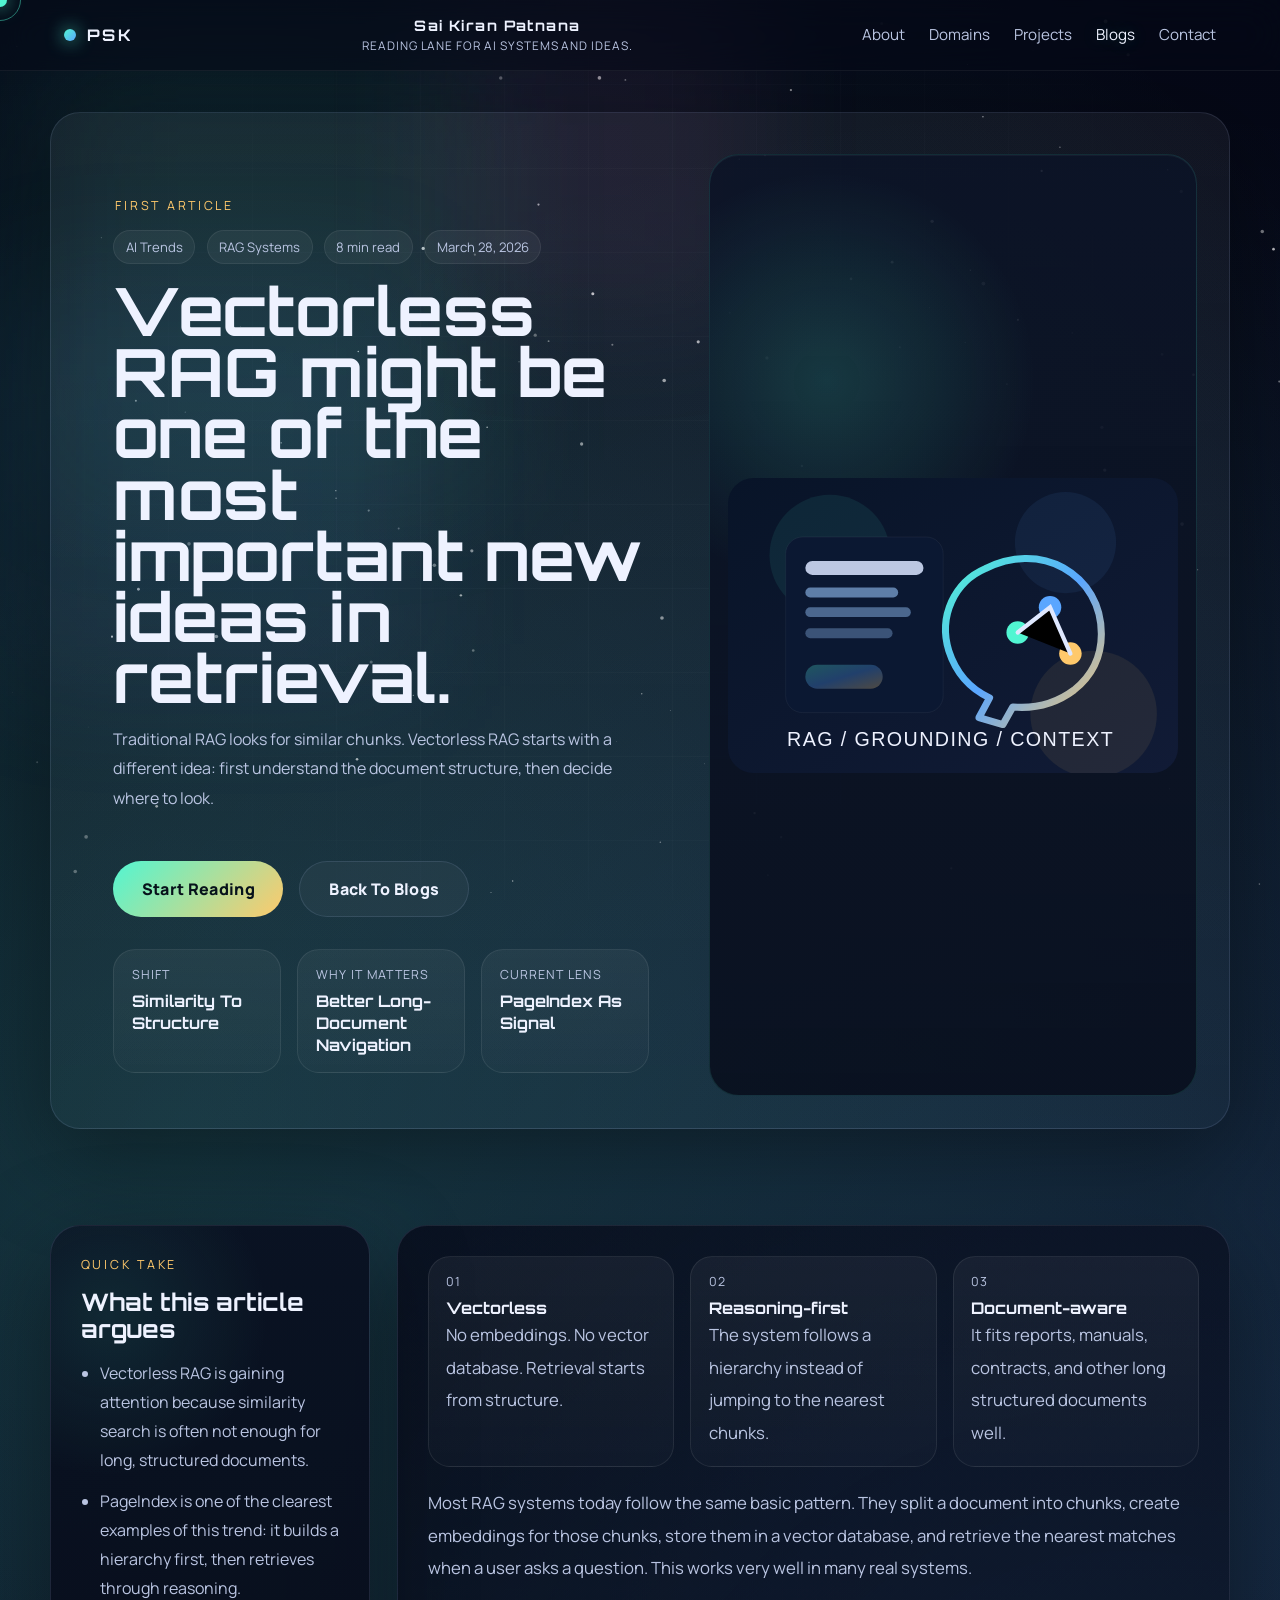
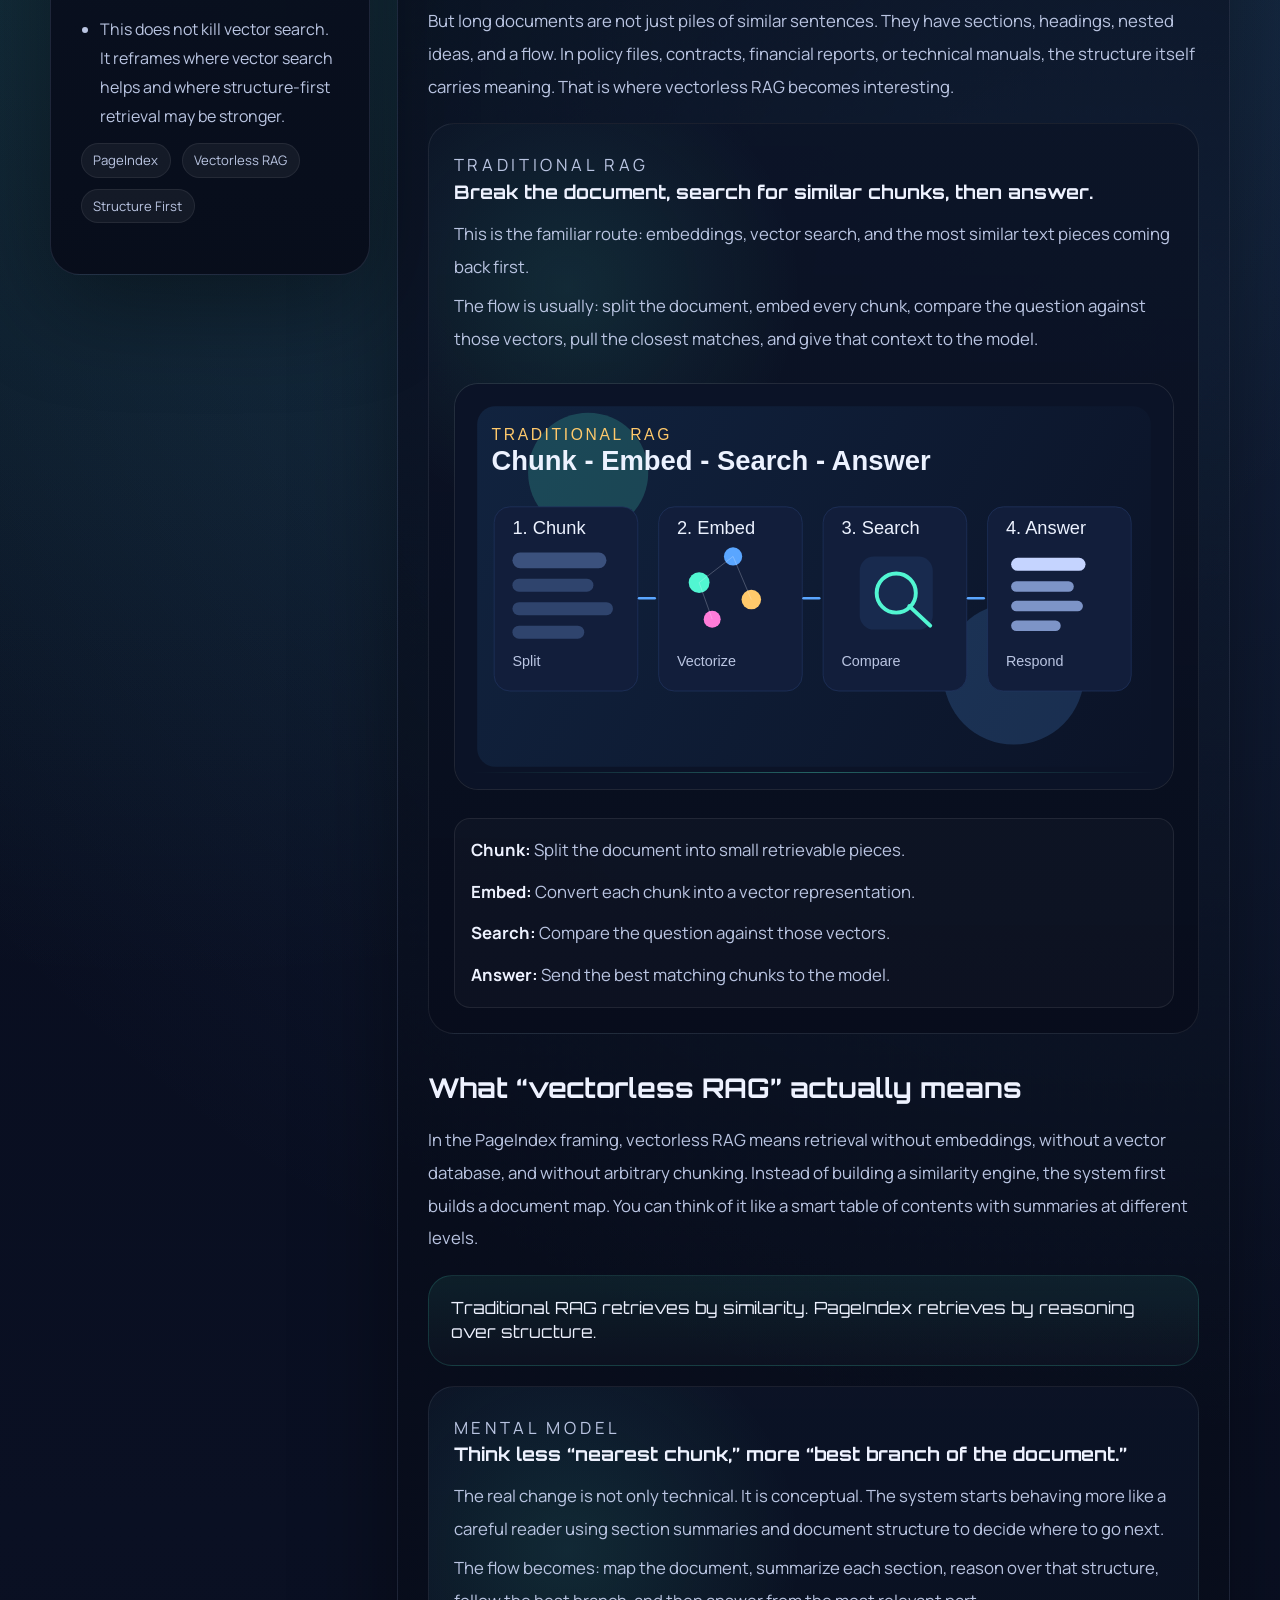
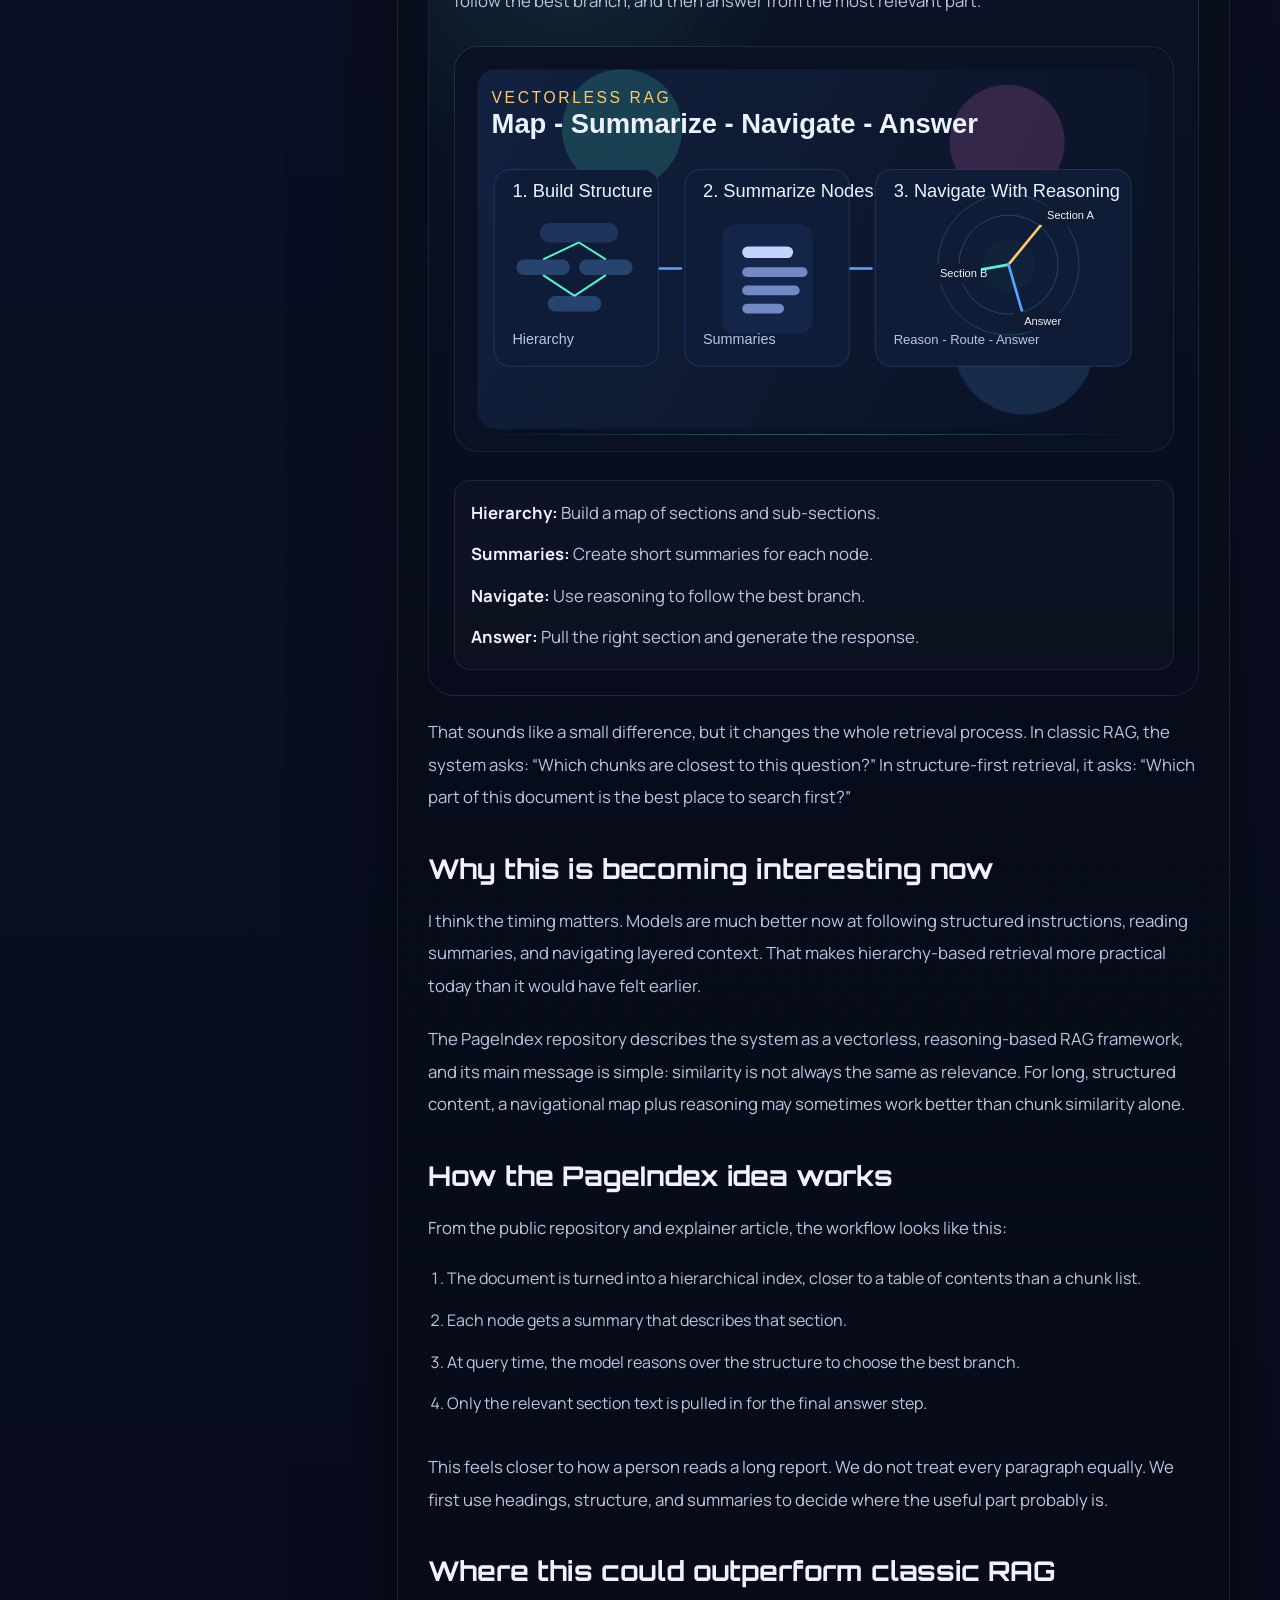
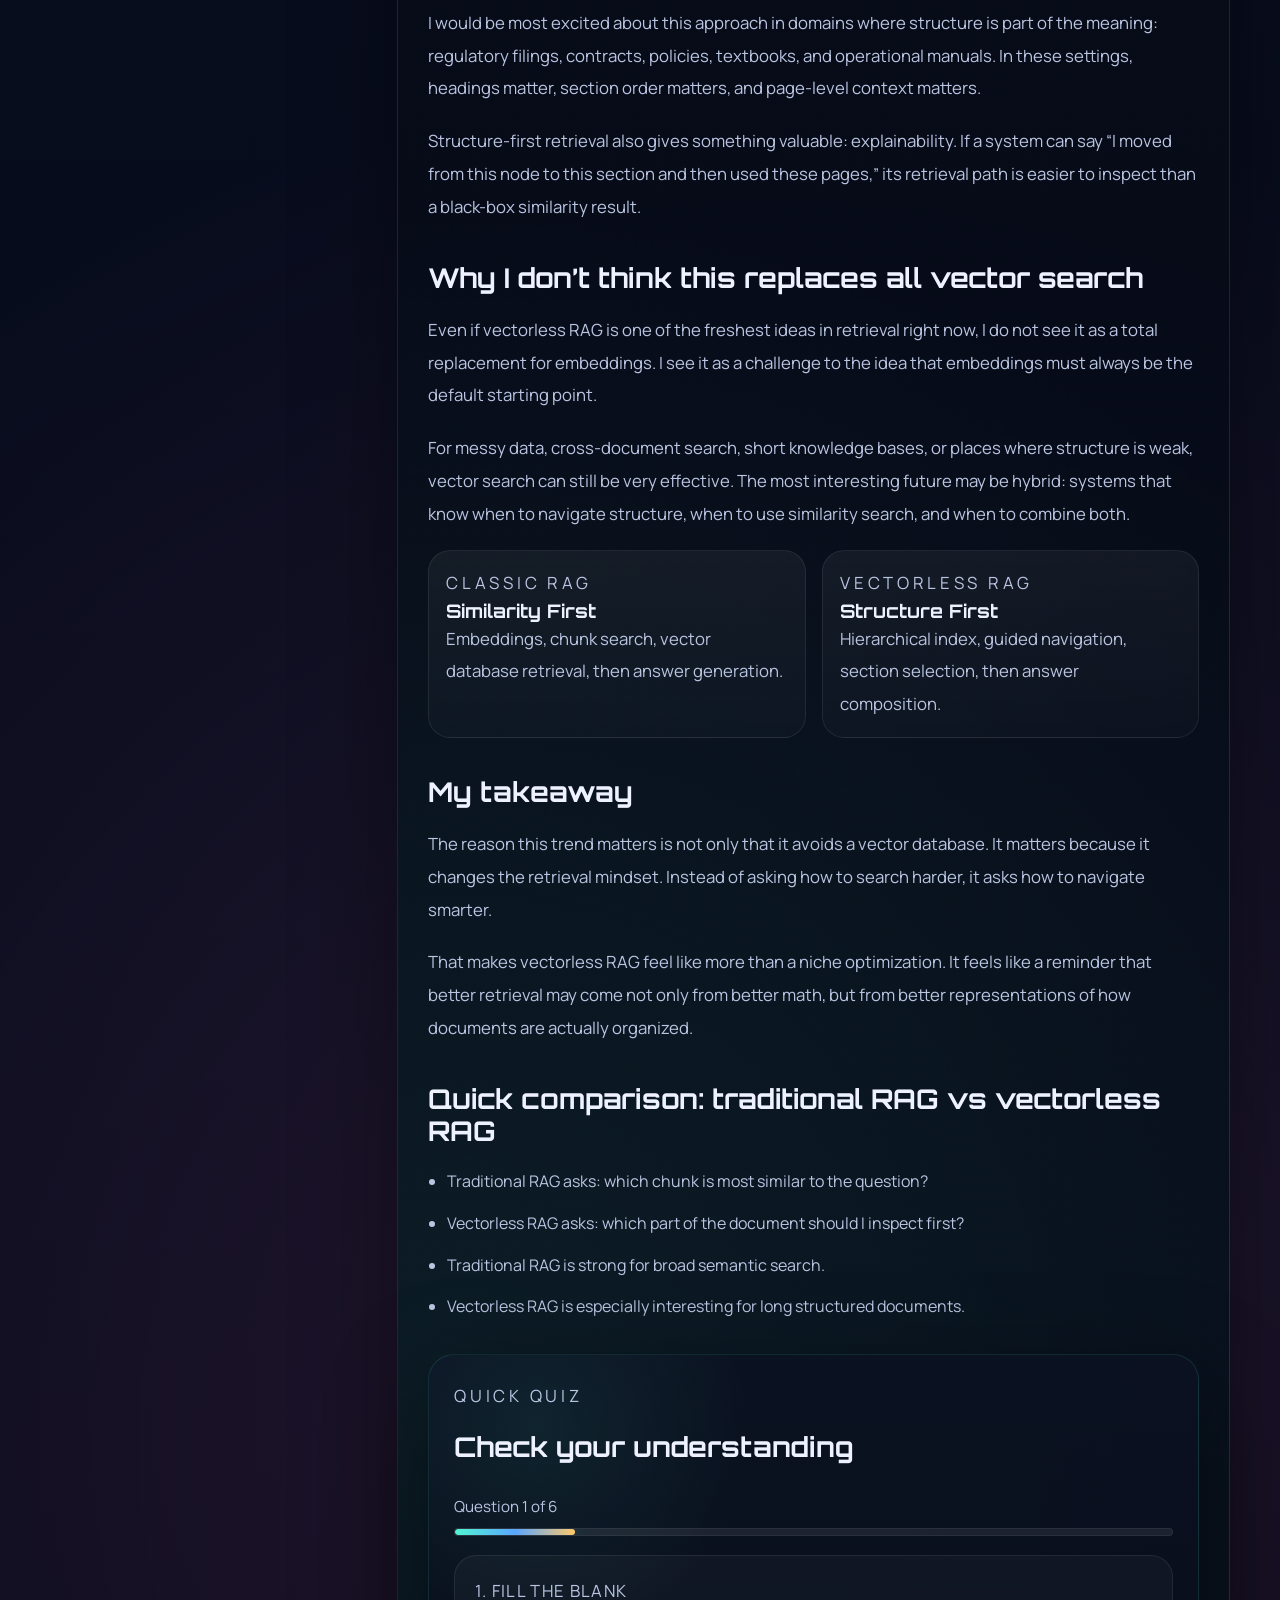
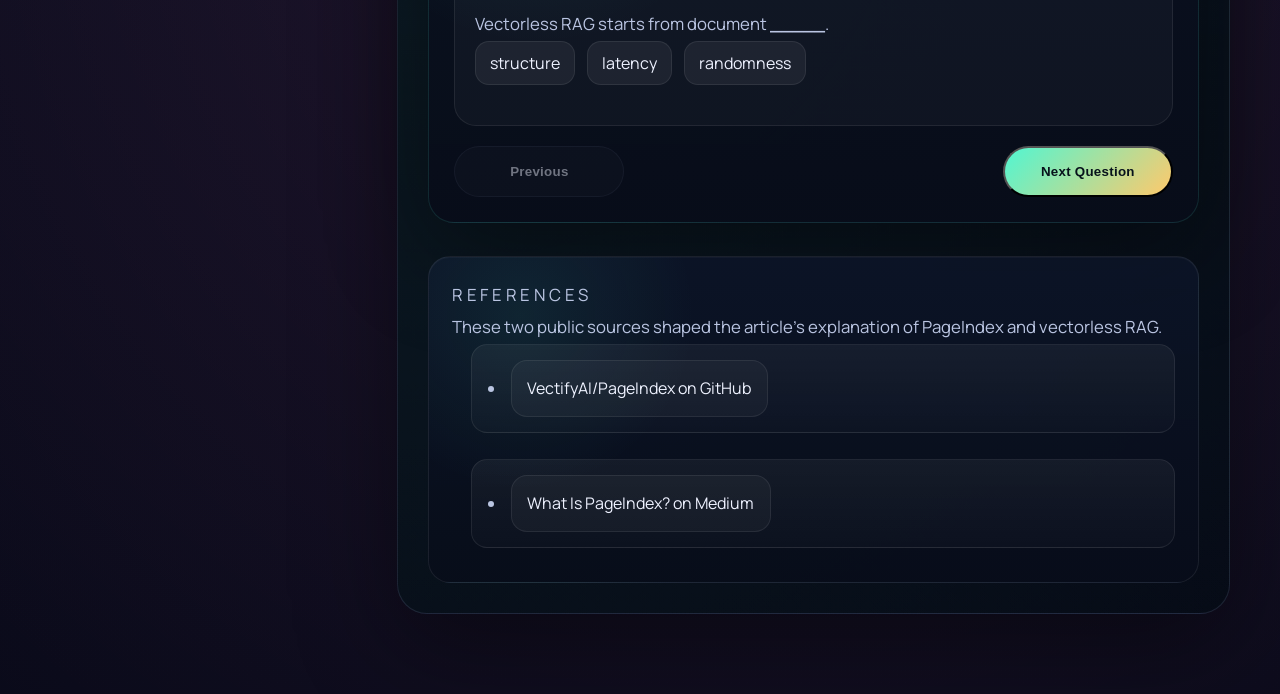
==== portfolio/blog-vectorless-rag.html @ 7a07c9ba "updated portfolio and readme" ====
<!DOCTYPE html>
<html lang="en">
  <head>
    <meta charset="UTF-8" />
    <meta name="viewport" content="width=device-width, initial-scale=1.0" />
    <title>Vectorless RAG And PageIndex | Sai Kiran Patnana</title>
    <meta
      name="description"
      content="A first AI blog by Sai Kiran Patnana on vectorless RAG, PageIndex, and why structure-first retrieval is becoming a serious idea in modern RAG systems."
    />
    <link rel="icon" type="image/svg+xml" href="./favicon.svg?v=24" />
    <link rel="preconnect" href="https://fonts.googleapis.com" />
    <link rel="preconnect" href="https://fonts.gstatic.com" crossorigin />
    <link
      href="https://fonts.googleapis.com/css2?family=Manrope:wght@400;500;700;800&family=Orbitron:wght@600;700;800&display=swap"
      rel="stylesheet"
    />
    <link rel="stylesheet" href="./styles.css?v=24" />
  </head>
  <body class="blog-page article-page">
    <div class="loader" id="loader" aria-hidden="true">
      <div class="loader-core">
        <div class="loader-rings">
          <span></span>
          <span></span>
          <span></span>
        </div>
        <p class="loader-label">Loading Reading Experience</p>
        <div class="loader-bar">
          <span id="loader-progress"></span>
        </div>
      </div>
    </div>

    <div class="noise"></div>
    <div class="orb orb-a"></div>
    <div class="orb orb-b"></div>
    <div class="orb orb-c"></div>
    <canvas id="starfield" aria-hidden="true"></canvas>
    <div class="cursor-dot" aria-hidden="true"></div>
    <div class="cursor-ring" aria-hidden="true"></div>
    <div class="touch-effects" id="touch-effects" aria-hidden="true"></div>
    <div class="reading-progress" aria-hidden="true"><span id="reading-progress-bar"></span></div>

    <header class="site-header">
      <a class="brand" href="./index.html#top">
        <span class="brand-mark"></span>
        <span>PSK</span>
      </a>
      <div class="header-center">
        <strong>Sai Kiran Patnana</strong>
        <span>Reading lane for AI systems and ideas.</span>
      </div>
      <nav class="nav">
        <a href="./index.html#about">About</a>
        <a href="./index.html#domains">Domains</a>
        <a href="./index.html#projects">Projects</a>
        <a class="current" href="./blogs.html">Blogs</a>
        <a href="./index.html#contact">Contact</a>
      </nav>
    </header>

    <main id="top">
      <section class="article-hero panel">
        <div class="article-hero-copy reveal">
          <p class="eyebrow">First Article</p>
          <div class="article-meta-line">
            <span>AI Trends</span>
            <span>RAG Systems</span>
            <span>8 min read</span>
            <span>March 28, 2026</span>
          </div>
          <h1>
            Vectorless RAG might be one of the most important new ideas in retrieval.
          </h1>
          <p class="lead">
            Traditional RAG looks for similar chunks. Vectorless RAG starts with a different idea:
            first understand the document structure, then decide where to look.
          </p>
          <div class="hero-actions">
            <a class="button primary interactive" href="#article-body">Start Reading</a>
            <a class="button secondary interactive" href="./blogs.html">Back To Blogs</a>
          </div>
          <div class="article-signal-strip reveal">
            <article>
              <span>Shift</span>
              <strong>Similarity To Structure</strong>
            </article>
            <article>
              <span>Why It Matters</span>
              <strong>Better Long-Document Navigation</strong>
            </article>
            <article>
              <span>Current Lens</span>
              <strong>PageIndex As Signal</strong>
            </article>
          </div>
        </div>

        <div class="article-hero-visual panel reveal tilt-card">
          <img src="./assets/blogs/featured-rag.svg" alt="Vectorless RAG featured visual" class="featured-visual" />
        </div>
      </section>

      <section class="article-layout section" id="article-body">
        <aside class="article-sidebar panel reveal">
          <p class="eyebrow">Quick Take</p>
          <h2>What this article argues</h2>
          <ul class="article-points">
            <li>Vectorless RAG is gaining attention because similarity search is often not enough for long, structured documents.</li>
            <li>PageIndex is one of the clearest examples of this trend: it builds a hierarchy first, then retrieves through reasoning.</li>
            <li>This does not kill vector search. It reframes where vector search helps and where structure-first retrieval may be stronger.</li>
          </ul>
          <div class="article-tags">
            <span>PageIndex</span>
            <span>Vectorless RAG</span>
            <span>Structure First</span>
          </div>
        </aside>

        <article class="article-body panel reveal">
          <div class="article-prose">
            <div class="article-spotlight-grid">
              <article class="article-spotlight">
                <span>01</span>
                <strong>Vectorless</strong>
                <p>No embeddings. No vector database. Retrieval starts from structure.</p>
              </article>
              <article class="article-spotlight">
                <span>02</span>
                <strong>Reasoning-first</strong>
                <p>The system follows a hierarchy instead of jumping to the nearest chunks.</p>
              </article>
              <article class="article-spotlight">
                <span>03</span>
                <strong>Document-aware</strong>
                <p>It fits reports, manuals, contracts, and other long structured documents well.</p>
              </article>
            </div>

            <p>
              Most RAG systems today follow the same basic pattern. They split a document into chunks,
              create embeddings for those chunks, store them in a vector database, and retrieve the nearest
              matches when a user asks a question. This works very well in many real systems.
            </p>

            <p>
              But long documents are not just piles of similar sentences. They have sections, headings,
              nested ideas, and a flow. In policy files, contracts, financial reports, or technical manuals,
              the structure itself carries meaning. That is where vectorless RAG becomes interesting.
            </p>

            <div class="article-inline-visual article-inline-split">
              <div class="article-inline-copy">
                <p class="eyebrow">Traditional RAG</p>
                <h3>Break the document, search for similar chunks, then answer.</h3>
                <p>
                  This is the familiar route: embeddings, vector search, and the most similar text pieces
                  coming back first.
                </p>
                <p>
                  The flow is usually: split the document, embed every chunk, compare the question against those vectors,
                  pull the closest matches, and give that context to the model.
                </p>
              </div>
              <div class="article-inline-image-wrap">
                <img src="./assets/blogs/traditional-rag-flow.svg" alt="Traditional RAG flow showing chunking, embeddings, vector search, and final answer" class="article-inline-image" />
              </div>
              <div class="diagram-notes">
                <p><strong>Chunk:</strong> Split the document into small retrievable pieces.</p>
                <p><strong>Embed:</strong> Convert each chunk into a vector representation.</p>
                <p><strong>Search:</strong> Compare the question against those vectors.</p>
                <p><strong>Answer:</strong> Send the best matching chunks to the model.</p>
              </div>
            </div>

            <h2>What “vectorless RAG” actually means</h2>
            <p>
              In the PageIndex framing, vectorless RAG means retrieval without embeddings, without a vector
              database, and without arbitrary chunking. Instead of building a similarity engine, the system
              first builds a document map. You can think of it like a smart table of contents with summaries
              at different levels.
            </p>

            <div class="article-quote">
              <p>Traditional RAG retrieves by similarity. PageIndex retrieves by reasoning over structure.</p>
            </div>

            <div class="article-inline-visual article-inline-split">
              <div class="article-inline-copy">
                <p class="eyebrow">Mental Model</p>
                <h3>Think less “nearest chunk,” more “best branch of the document.”</h3>
                <p>
                  The real change is not only technical. It is conceptual. The system starts behaving more
                  like a careful reader using section summaries and document structure to decide where to go next.
                </p>
                <p>
                  The flow becomes: map the document, summarize each section, reason over that structure,
                  follow the best branch, and then answer from the most relevant part.
                </p>
              </div>
              <div class="article-inline-image-wrap">
                <img src="./assets/blogs/vectorless-rag-flow.svg" alt="Vectorless RAG flow showing hierarchy, section summaries, branch selection, and answer synthesis" class="article-inline-image" />
              </div>
              <div class="diagram-notes">
                <p><strong>Hierarchy:</strong> Build a map of sections and sub-sections.</p>
                <p><strong>Summaries:</strong> Create short summaries for each node.</p>
                <p><strong>Navigate:</strong> Use reasoning to follow the best branch.</p>
                <p><strong>Answer:</strong> Pull the right section and generate the response.</p>
              </div>
            </div>

            <p>
              That sounds like a small difference, but it changes the whole retrieval process. In classic RAG,
              the system asks: “Which chunks are closest to this question?” In structure-first retrieval, it asks:
              “Which part of this document is the best place to search first?”
            </p>

            <h2>Why this is becoming interesting now</h2>
            <p>
              I think the timing matters. Models are much better now at following structured instructions,
              reading summaries, and navigating layered context. That makes hierarchy-based retrieval more practical
              today than it would have felt earlier.
            </p>

            <p>
              The PageIndex repository describes the system as a vectorless, reasoning-based RAG framework,
              and its main message is simple: similarity is not always the same as relevance. For long,
              structured content, a navigational map plus reasoning may sometimes work better than chunk similarity alone.
            </p>

            <h2>How the PageIndex idea works</h2>
            <p>
              From the public repository and explainer article, the workflow looks like this:
            </p>

            <ol class="article-steps">
              <li>The document is turned into a hierarchical index, closer to a table of contents than a chunk list.</li>
              <li>Each node gets a summary that describes that section.</li>
              <li>At query time, the model reasons over the structure to choose the best branch.</li>
              <li>Only the relevant section text is pulled in for the final answer step.</li>
            </ol>

            <p>
              This feels closer to how a person reads a long report. We do not treat every paragraph equally.
              We first use headings, structure, and summaries to decide where the useful part probably is.
            </p>

            <h2>Where this could outperform classic RAG</h2>
            <p>
              I would be most excited about this approach in domains where structure is part of the meaning:
              regulatory filings, contracts, policies, textbooks, and operational manuals. In these settings,
              headings matter, section order matters, and page-level context matters.
            </p>

            <p>
              Structure-first retrieval also gives something valuable: explainability. If a system can say
              “I moved from this node to this section and then used these pages,” its retrieval path is easier
              to inspect than a black-box similarity result.
            </p>

            <h2>Why I don’t think this replaces all vector search</h2>
            <p>
              Even if vectorless RAG is one of the freshest ideas in retrieval right now, I do not see it as a total
              replacement for embeddings. I see it as a challenge to the idea that embeddings must always be the default starting point.
            </p>

            <p>
              For messy data, cross-document search, short knowledge bases, or places where structure is weak,
              vector search can still be very effective. The most interesting future may be hybrid: systems that
              know when to navigate structure, when to use similarity search, and when to combine both.
            </p>

            <div class="article-contrast-grid">
              <article class="article-contrast-card">
                <p class="eyebrow">Classic RAG</p>
                <h3>Similarity First</h3>
                <p>Embeddings, chunk search, vector database retrieval, then answer generation.</p>
              </article>
              <article class="article-contrast-card">
                <p class="eyebrow">Vectorless RAG</p>
                <h3>Structure First</h3>
                <p>Hierarchical index, guided navigation, section selection, then answer composition.</p>
              </article>
            </div>

            <h2>My takeaway</h2>
            <p>
              The reason this trend matters is not only that it avoids a vector database. It matters because it changes
              the retrieval mindset. Instead of asking how to search harder, it asks how to navigate smarter.
            </p>

            <p>
              That makes vectorless RAG feel like more than a niche optimization. It feels like a reminder that better
              retrieval may come not only from better math, but from better representations of how documents are actually
              organized.
            </p>

            <h2>Quick comparison: traditional RAG vs vectorless RAG</h2>
            <ul class="article-points">
              <li>Traditional RAG asks: which chunk is most similar to the question?</li>
              <li>Vectorless RAG asks: which part of the document should I inspect first?</li>
              <li>Traditional RAG is strong for broad semantic search.</li>
              <li>Vectorless RAG is especially interesting for long structured documents.</li>
            </ul>

            <div class="article-quiz panel">
              <div class="section-heading">
                <p class="eyebrow">Quick Quiz</p>
                <h2>Check your understanding</h2>
              </div>

              <div class="quiz-progress">
                <span class="quiz-progress-copy" id="quiz-progress-copy">Question 1 of 6</span>
                <div class="quiz-progress-track" aria-hidden="true">
                  <span class="quiz-progress-fill" id="quiz-progress-fill"></span>
                </div>
              </div>

              <div class="quiz-list">
                <section class="quiz-card" data-quiz-type="choice" data-answer="structure">
                  <p class="quiz-label">1. Fill the blank</p>
                  <p class="quiz-question">Vectorless RAG starts from document <strong>_____</strong>.</p>
                  <div class="quiz-chip-row">
                    <button class="quiz-chip interactive" type="button" data-value="structure">structure</button>
                    <button class="quiz-chip interactive" type="button" data-value="latency">latency</button>
                    <button class="quiz-chip interactive" type="button" data-value="randomness">randomness</button>
                  </div>
                  <p class="quiz-feedback" aria-live="polite"></p>
                </section>

                <section class="quiz-card" data-quiz-type="mcq" data-answer="vector-database">
                  <p class="quiz-label">2. MCQ</p>
                  <p class="quiz-question">Traditional RAG often depends on:</p>
                  <div class="quiz-options">
                    <button class="quiz-option interactive" type="button" data-value="vector-database">A vector database</button>
                    <button class="quiz-option interactive" type="button" data-value="manual-indexing">Manual indexing only</button>
                    <button class="quiz-option interactive" type="button" data-value="page-order-only">Page order only</button>
                  </div>
                  <p class="quiz-feedback" aria-live="polite"></p>
                </section>

                <section class="quiz-card quiz-match" data-quiz-type="match">
                  <p class="quiz-label">3. Match the approach</p>
                  <div class="match-grid">
                    <div class="match-row">
                      <span>Traditional RAG</span>
                      <select class="match-select">
                        <option value="">Choose</option>
                        <option value="similarity">Similarity search</option>
                        <option value="hierarchy">Hierarchy navigation</option>
                      </select>
                    </div>
                    <div class="match-row">
                      <span>Vectorless RAG</span>
                      <select class="match-select">
                        <option value="">Choose</option>
                        <option value="similarity">Similarity search</option>
                        <option value="hierarchy">Hierarchy navigation</option>
                      </select>
                    </div>
                  </div>
                  <p class="quiz-feedback" aria-live="polite"></p>
                </section>

                <section class="quiz-card" data-quiz-type="choice" data-answer="reasoning">
                  <p class="quiz-label">4. Code-style fill</p>
                  <div class="quiz-code-block">
                    <code>PageIndex retrieves by <span class="quiz-blank">_____</span> over structure.</code>
                  </div>
                  <div class="quiz-chip-row">
                    <button class="quiz-chip interactive" type="button" data-value="guessing">guessing</button>
                    <button class="quiz-chip interactive" type="button" data-value="reasoning">reasoning</button>
                    <button class="quiz-chip interactive" type="button" data-value="copying">copying</button>
                  </div>
                  <p class="quiz-feedback" aria-live="polite"></p>
                </section>

                <section class="quiz-card" data-quiz-type="mcq" data-answer="long-structured-documents">
                  <p class="quiz-label">5. Best fit</p>
                  <p class="quiz-question">Vectorless RAG is especially promising for:</p>
                  <div class="quiz-options">
                    <button class="quiz-option interactive" type="button" data-value="long-structured-documents">Long structured documents</button>
                    <button class="quiz-option interactive" type="button" data-value="tiny-random-notes">Tiny random notes</button>
                    <button class="quiz-option interactive" type="button" data-value="image-only-search">Image-only retrieval</button>
                  </div>
                  <p class="quiz-feedback" aria-live="polite"></p>
                </section>

                <section class="quiz-card" data-quiz-type="mcq" data-answer="hybrid-future">
                  <p class="quiz-label">6. Final idea check</p>
                  <p class="quiz-question">What future does this article suggest?</p>
                  <div class="quiz-options">
                    <button class="quiz-option interactive" type="button" data-value="embeddings-are-dead">Embeddings are finished</button>
                    <button class="quiz-option interactive" type="button" data-value="hybrid-future">A hybrid future is likely</button>
                    <button class="quiz-option interactive" type="button" data-value="only-vectorless-wins">Only vectorless systems will survive</button>
                  </div>
                  <p class="quiz-feedback" aria-live="polite"></p>
                </section>
              </div>

              <div class="quiz-controls">
                <button class="button secondary interactive quiz-prev" type="button" disabled>Previous</button>
                <button class="button primary interactive quiz-next" type="button">Next Question</button>
              </div>

              <section class="quiz-summary panel" id="quiz-summary" hidden>
                <p class="eyebrow">Quiz Complete</p>
                <h3>You scored <span id="quiz-score">0</span>/<span id="quiz-total">6</span></h3>
                <p class="quiz-summary-copy" id="quiz-summary-copy">
                  Nice work. Here are the correct answers for a quick revision.
                </p>
                <ol class="quiz-answer-list">
                  <li><strong>Q1:</strong> structure</li>
                  <li><strong>Q2:</strong> A vector database</li>
                  <li><strong>Q3:</strong> Traditional RAG = similarity search, Vectorless RAG = hierarchy navigation</li>
                  <li><strong>Q4:</strong> reasoning</li>
                  <li><strong>Q5:</strong> Long structured documents</li>
                  <li><strong>Q6:</strong> A hybrid future is likely</li>
                </ol>
                <div class="quiz-controls quiz-controls-summary">
                  <button class="button secondary interactive quiz-restart" type="button">Try Again</button>
                  <a class="button primary interactive" href="#references">Jump To References</a>
                </div>
              </section>
            </div>

            <div class="article-source-box" id="references">
              <p class="eyebrow">References</p>
              <p class="article-reference-note">
                These two public sources shaped the article’s explanation of PageIndex and vectorless RAG.
              </p>
              <ul class="article-sources">
                <li><a class="interactive" href="https://github.com/VectifyAI/PageIndex" target="_blank" rel="noreferrer">VectifyAI/PageIndex on GitHub</a></li>
                <li><a class="interactive" href="https://medium.com/@visrow/what-is-pageindex-how-to-build-a-vectorless-rag-system-no-embeddings-no-vector-db-dc097fae3071" target="_blank" rel="noreferrer">What Is PageIndex? on Medium</a></li>
              </ul>
            </div>
          </div>
        </article>
      </section>
    </main>

    <script src="./script.js?v=24"></script>
  </body>
</html>
---- portfolio/styles.css ----
:root {
  --bg: #050816;
  --bg-2: #090f23;
  --panel: rgba(13, 20, 42, 0.6);
  --panel-strong: rgba(10, 17, 34, 0.88);
  --line: rgba(189, 205, 255, 0.12);
  --text: #eef2ff;
  --muted: #bac5e2;
  --teal: #51f6d2;
  --blue: #5aa6ff;
  --gold: #ffc96b;
  --pink: #ff7cd9;
  --shadow: 0 28px 100px rgba(0, 0, 0, 0.42);
  --radius-lg: 30px;
  --radius-md: 22px;
  --radius-sm: 16px;
}

* {
  box-sizing: border-box;
}

html {
  scroll-behavior: smooth;
}

body {
  margin: 0;
  min-height: 100vh;
  font-family: "Manrope", sans-serif;
  color: var(--text);
  background:
    radial-gradient(circle at 14% 16%, rgba(81, 246, 210, 0.16), transparent 24%),
    radial-gradient(circle at 84% 22%, rgba(90, 166, 255, 0.16), transparent 26%),
    radial-gradient(circle at 60% 88%, rgba(255, 124, 217, 0.12), transparent 22%),
    linear-gradient(180deg, #050816 0%, #0a1023 44%, #050816 100%);
  overflow-x: hidden;
  cursor: none;
}

body.modal-open {
  overflow: hidden;
}

body.loading {
  overflow: hidden;
}

.article-page.loading {
  overflow: auto;
}

body::before {
  content: "";
  position: fixed;
  inset: 0;
  background:
    linear-gradient(rgba(255, 255, 255, 0.02) 1px, transparent 1px),
    linear-gradient(90deg, rgba(255, 255, 255, 0.02) 1px, transparent 1px);
  background-size: 84px 84px;
  mask-image: radial-gradient(circle at center, black 40%, transparent 88%);
  pointer-events: none;
  z-index: -2;
}

.noise,
.orb,
#starfield,
.cursor-dot,
.cursor-ring,
.touch-effects {
  position: fixed;
  inset: 0;
  pointer-events: none;
}

.loader {
  position: fixed;
  inset: 0;
  z-index: 80;
  display: grid;
  place-items: center;
  background:
    radial-gradient(circle at center, rgba(81, 246, 210, 0.12), transparent 24%),
    linear-gradient(180deg, rgba(5, 8, 22, 0.98), rgba(7, 11, 24, 0.98));
  transition: opacity 0.7s ease, visibility 0.7s ease;
}

.loader.hidden {
  opacity: 0;
  visibility: hidden;
}

.article-page .loader {
  display: none !important;
}

.loader-core {
  width: min(420px, calc(100% - 2rem));
  text-align: center;
}

.loader-rings {
  position: relative;
  width: 120px;
  height: 120px;
  margin: 0 auto 1.4rem;
}

.loader-rings span {
  position: absolute;
  inset: 0;
  border-radius: 50%;
  border: 1px solid rgba(81, 246, 210, 0.4);
  animation: spinRing 4s linear infinite;
}

.loader-rings span:nth-child(2) {
  inset: 12px;
  border-color: rgba(90, 166, 255, 0.4);
  animation-direction: reverse;
}

.loader-rings span:nth-child(3) {
  inset: 24px;
  border-color: rgba(255, 201, 107, 0.42);
  animation-duration: 2.8s;
}

.loader-label {
  margin: 0 0 1rem;
  color: var(--muted);
  letter-spacing: 0.12em;
  text-transform: uppercase;
  font-size: 0.78rem;
}

.loader-bar {
  height: 8px;
  border-radius: 999px;
  overflow: hidden;
  background: rgba(255, 255, 255, 0.08);
  border: 1px solid rgba(255, 255, 255, 0.08);
}

.loader-bar span {
  display: block;
  width: 0;
  height: 100%;
  border-radius: inherit;
  background: linear-gradient(90deg, var(--teal), var(--blue), var(--gold));
  box-shadow: 0 0 18px rgba(81, 246, 210, 0.5);
  transition: width 0.25s ease;
}

#starfield {
  z-index: -4;
}

.noise {
  z-index: -3;
  opacity: 0.08;
  background-image:
    linear-gradient(rgba(255, 255, 255, 0.04) 1px, transparent 1px),
    linear-gradient(90deg, rgba(255, 255, 255, 0.04) 1px, transparent 1px);
  background-size: 4px 4px;
}

.orb {
  z-index: -1;
  filter: blur(64px);
  opacity: 0.52;
}

.orb-a {
  top: 6%;
  left: 4%;
  width: 28rem;
  height: 28rem;
  background: rgba(81, 246, 210, 0.14);
  animation: drift 18s ease-in-out infinite;
}

.orb-b {
  top: 30%;
  right: 6%;
  width: 26rem;
  height: 26rem;
  background: rgba(90, 166, 255, 0.16);
  animation: drift 22s ease-in-out infinite reverse;
}

.orb-c {
  bottom: 8%;
  left: 34%;
  width: 20rem;
  height: 20rem;
  background: rgba(255, 124, 217, 0.12);
  animation: pulse 14s ease-in-out infinite;
}

.cursor-dot,
.cursor-ring {
  z-index: 50;
  top: 0;
  left: 0;
  width: 14px;
  height: 14px;
  border-radius: 50%;
  transform: translate(-50%, -50%);
}

.cursor-dot {
  background: var(--teal);
  box-shadow: 0 0 18px rgba(81, 246, 210, 0.75);
}

.cursor-ring {
  width: 42px;
  height: 42px;
  border: 1px solid rgba(81, 246, 210, 0.45);
  transition: width 0.2s ease, height 0.2s ease, border-color 0.2s ease;
}

.cursor-ring.active {
  width: 60px;
  height: 60px;
  border-color: rgba(255, 201, 107, 0.55);
}

.touch-effects {
  z-index: 49;
  overflow: hidden;
}

.touch-bubble {
  position: absolute;
  width: 18px;
  height: 18px;
  margin-left: -9px;
  margin-top: -9px;
  border-radius: 50%;
  background: radial-gradient(circle, rgba(81, 246, 210, 0.9), rgba(90, 166, 255, 0.35) 65%, transparent 72%);
  box-shadow: 0 0 24px rgba(81, 246, 210, 0.4);
  animation: touchBubble 0.75s ease-out forwards;
}

.touch-bubble::after {
  content: "";
  position: absolute;
  inset: -10px;
  border-radius: 50%;
  border: 1px solid rgba(81, 246, 210, 0.35);
  animation: touchRing 0.75s ease-out forwards;
}

.touch-particle {
  position: absolute;
  width: 7px;
  height: 7px;
  margin-left: -3.5px;
  margin-top: -3.5px;
  border-radius: 50%;
  background: linear-gradient(135deg, rgba(81, 246, 210, 0.95), rgba(90, 166, 255, 0.9));
  box-shadow: 0 0 16px rgba(81, 246, 210, 0.55);
  animation: touchParticle 0.78s ease-out forwards;
  animation-delay: var(--particle-delay, 0s);
}

.site-header {
  position: sticky;
  top: 0;
  z-index: 30;
  display: grid;
  grid-template-columns: auto 1fr auto;
  align-items: center;
  gap: 1.4rem;
  padding: 1rem 5vw;
  background: rgba(5, 8, 22, 0.5);
  backdrop-filter: blur(18px);
  border-bottom: 1px solid rgba(255, 255, 255, 0.06);
}

.brand,
.nav a,
.contact-links a {
  color: var(--text);
  text-decoration: none;
}

.brand {
  display: inline-flex;
  align-items: center;
  gap: 0.7rem;
  font-family: "Orbitron", sans-serif;
  font-weight: 700;
  letter-spacing: 0.14em;
}

.brand-mark {
  width: 12px;
  height: 12px;
  border-radius: 50%;
  background: linear-gradient(135deg, var(--teal), var(--blue));
  box-shadow: 0 0 18px rgba(81, 246, 210, 0.85);
}

.header-center {
  display: grid;
  justify-items: center;
  text-align: center;
  gap: 0.18rem;
}

.header-center strong {
  font-family: "Orbitron", sans-serif;
  font-size: 0.9rem;
  letter-spacing: 0.1em;
}

.header-center span {
  color: var(--muted);
  font-size: 0.74rem;
  letter-spacing: 0.08em;
  text-transform: uppercase;
}

.nav {
  display: flex;
  gap: 1.5rem;
}

.nav a {
  font-size: 0.95rem;
  color: var(--muted);
}

main {
  width: min(1180px, calc(100% - 2rem));
  margin: 0 auto;
  padding: 2.4rem 0 5rem;
}

.section {
  margin-top: 6rem;
  position: relative;
}

#about,
#domains,
#projects,
#contact,
#resume {
  scroll-margin-top: 7.5rem;
}

#learning-journey {
  padding: 3.8rem 4.35rem 3.5rem;
}

#learning-journey .section-heading {
  padding: 0.35rem 0 1.35rem;
}

#learning-journey .section-heading h2 {
  font-size: clamp(2.05rem, 3.75vw, 3.25rem);
  line-height: 1.05;
  max-width: 8.5ch;
}

#learning-journey .learning-grid {
  position: relative;
  gap: 1.55rem;
}

#learning-journey .learning-grid::before {
  content: "";
  position: absolute;
  left: 4%;
  right: 4%;
  top: 47%;
  height: 1px;
  background: linear-gradient(90deg, transparent, rgba(81, 246, 210, 0.22), rgba(138, 180, 248, 0.26), transparent);
  box-shadow: 0 0 22px rgba(81, 246, 210, 0.18);
  animation: learningBeam 7.8s ease-in-out infinite;
  pointer-events: none;
}

.learning-card {
  position: relative;
  overflow: hidden;
  isolation: isolate;
  display: flex;
  flex-direction: column;
  min-height: 100%;
  transition: transform 0.22s ease, box-shadow 0.24s ease, border-color 0.24s ease, filter 0.24s ease;
}

.learning-card::before {
  content: "";
  position: absolute;
  inset: 0;
  z-index: -2;
}

.learning-card::after {
  content: "";
  position: absolute;
  inset: 1px;
  z-index: -1;
  border-radius: inherit;
  background: linear-gradient(180deg, rgba(10, 17, 34, 0.78), rgba(7, 12, 24, 0.9));
}

.learning-card .icon {
  transition: transform 0.28s ease, box-shadow 0.28s ease, background 0.28s ease;
}

.learning-card .button.secondary {
  transition: transform 0.22s ease, box-shadow 0.22s ease, border-color 0.22s ease, background 0.22s ease;
}

.learning-card .button.secondary:hover {
  transform: translateY(-2px);
  box-shadow: 0 14px 30px rgba(0, 0, 0, 0.24);
}

.learning-card .learning-visual img {
  animation: learningFloat 5.8s ease-in-out infinite;
}

.learning-card:nth-child(2) .learning-visual img { animation-delay: -0.8s; }
.learning-card:nth-child(3) .learning-visual img { animation-delay: -1.6s; }
.learning-card:nth-child(4) .learning-visual img { animation-delay: -2.1s; }
.learning-card:nth-child(5) .learning-visual img { animation-delay: -2.8s; }
.learning-card:nth-child(6) .learning-visual img { animation-delay: -3.4s; }

#learning-journey .learning-card.reveal:nth-child(1) { transition-delay: 0.04s; }
#learning-journey .learning-card.reveal:nth-child(2) { transition-delay: 0.12s; }
#learning-journey .learning-card.reveal:nth-child(3) { transition-delay: 0.2s; }
#learning-journey .learning-card.reveal:nth-child(4) { transition-delay: 0.28s; }
#learning-journey .learning-card.reveal:nth-child(5) { transition-delay: 0.36s; }
#learning-journey .learning-card.reveal:nth-child(6) { transition-delay: 0.44s; }

.learning-card:hover {
  transform: translateY(-8px) scale(1.01);
}

.learning-card:hover .icon {
  transform: translateY(-2px) scale(1.06);
  box-shadow: 0 0 26px rgba(81, 246, 210, 0.18);
}

.learning-card-genai:hover {
  border-color: rgba(81, 246, 210, 0.3);
  box-shadow: 0 26px 68px rgba(26, 147, 126, 0.2);
}

.learning-card-core:hover {
  border-color: rgba(125, 141, 255, 0.28);
  box-shadow: 0 26px 68px rgba(65, 107, 255, 0.2);
}

.learning-card-mlops:hover {
  border-color: rgba(255, 196, 94, 0.28);
  box-shadow: 0 26px 68px rgba(235, 165, 59, 0.18);
}

.learning-card-data:hover {
  border-color: rgba(67, 206, 162, 0.28);
  box-shadow: 0 26px 68px rgba(34, 140, 128, 0.2);
}

.learning-card-nlp:hover {
  border-color: rgba(255, 154, 158, 0.26);
  box-shadow: 0 26px 68px rgba(161, 84, 132, 0.18);
}

.learning-card-math:hover {
  border-color: rgba(255, 210, 102, 0.28);
  box-shadow: 0 26px 68px rgba(176, 132, 48, 0.18);
}

.learning-card-genai::marker,
.learning-card-core::marker,
.learning-card-mlops::marker,
.learning-card-data::marker,
.learning-card-nlp::marker,
.learning-card-math::marker {
  content: "";
}

.learning-card-genai {
  --accent: rgba(81, 246, 210, 0.44);
}

.learning-card-core {
  --accent: rgba(124, 111, 255, 0.4);
}

.learning-card-mlops {
  --accent: rgba(255, 196, 94, 0.38);
}

.learning-card-data {
  --accent: rgba(67, 206, 162, 0.38);
}

.learning-card-nlp {
  --accent: rgba(255, 154, 158, 0.34);
}

.learning-card-math {
  --accent: rgba(255, 210, 102, 0.34);
}

.learning-card > span.icon::after {
  content: "";
  position: absolute;
  inset: -10px;
  border-radius: 999px;
  border: 1px solid transparent;
  box-shadow: 0 0 0 0 var(--accent);
  opacity: 0;
}

.learning-card:hover > span.icon::after {
  animation: learningPulse 1.3s ease-out infinite;
  opacity: 1;
}

@keyframes learningFloat {
  0%, 100% { transform: translate3d(0, 0, 0) rotate(0deg); }
  50% { transform: translate3d(0, -7px, 0) rotate(2deg); }
}

@keyframes learningBeam {
  0%, 100% { opacity: 0.35; transform: translateX(0); }
  50% { opacity: 0.82; transform: translateX(10px); }
}

@keyframes learningPulse {
  0% { transform: scale(0.86); box-shadow: 0 0 0 0 var(--accent); opacity: 0.7; }
  100% { transform: scale(1.18); box-shadow: 0 0 0 16px rgba(0,0,0,0); opacity: 0; }
}

.learning-card {
  position: relative;
  overflow: hidden;
  isolation: isolate;
}

.learning-card::before {
  content: "";
  position: absolute;
  inset: 0;
  z-index: -2;
}

.learning-card::after {
  content: "";
  position: absolute;
  inset: 1px;
  z-index: -1;
  border-radius: inherit;
  background: linear-gradient(180deg, rgba(10, 17, 34, 0.78), rgba(7, 12, 24, 0.9));
}

.learning-card-genai::before {
  background: linear-gradient(160deg, rgba(7, 27, 34, 0.98), rgba(11, 16, 34, 0.96));
}

.learning-card-core::before {
  background: linear-gradient(160deg, rgba(9, 22, 44, 0.98), rgba(13, 15, 36, 0.96));
}

.learning-card-mlops::before {
  background: linear-gradient(160deg, rgba(10, 28, 31, 0.98), rgba(18, 21, 37, 0.96));
}

.learning-card-data::before {
  background: linear-gradient(160deg, rgba(8, 30, 36, 0.98), rgba(12, 17, 35, 0.96));
}

.learning-card-nlp::before {
  background: linear-gradient(160deg, rgba(24, 19, 39, 0.98), rgba(11, 16, 34, 0.96));
}

.learning-card-math::before {
  background: linear-gradient(160deg, rgba(28, 22, 26, 0.98), rgba(13, 16, 34, 0.96));
}

.learning-visual {
  position: absolute;
  top: 1.35rem;
  right: 1.35rem;
  display: flex;
  justify-content: flex-end;
}

.learning-visual img {
  width: 48px;
  height: 48px;
  opacity: 0.94;
  filter: drop-shadow(0 10px 18px rgba(0, 0, 0, 0.24));
}

#learning-journey .learning-card h3 {
  margin-top: 0.25rem;
  padding-right: 4.2rem;
}

#learning-journey .learning-card p {
  flex: 1;
}

#learning-journey .learning-card .button.secondary {
  margin-top: auto;
  align-self: flex-start;
}

#learning-journey .learning-card .button.secondary {
  background: rgba(255, 255, 255, 0.05);
  border-color: rgba(255, 255, 255, 0.1);
}

.learning-card {
  position: relative;
  overflow: hidden;
  isolation: isolate;
}


.panel {
  background: linear-gradient(180deg, rgba(255, 255, 255, 0.05), rgba(255, 255, 255, 0.02));
  border: 1px solid var(--line);
  border-radius: var(--radius-lg);
  box-shadow: var(--shadow);
}

.hero {
  min-height: 82vh;
  display: grid;
  grid-template-columns: 1.18fr 0.92fr;
  gap: 2rem;
  align-items: center;
  padding: 4rem;
}

.eyebrow {
  margin: 0 0 1rem;
  text-transform: uppercase;
  letter-spacing: 0.22em;
  font-size: 0.78rem;
  color: var(--gold);
}

h1,
h2,
h3 {
  margin: 0;
  font-family: "Orbitron", sans-serif;
}

h1 {
  font-size: clamp(3rem, 8vw, 5.8rem);
  line-height: 0.92;
}

h1 span {
  display: block;
  margin-top: 1rem;
  font-family: "Manrope", sans-serif;
  color: var(--muted);
  font-size: clamp(1.05rem, 2vw, 1.55rem);
  line-height: 1.4;
  font-weight: 500;
}

.lead,
.about-grid p,
.signal-card p,
.domain-card p,
.project-card p,
.timeline p,
.contact-copy p {
  color: var(--muted);
  line-height: 1.85;
}

.signal-card h3,
.domain-card h3 {
  padding-right: 4.75rem;
}

.signal-card p,
.domain-card p {
  padding-right: 0.35rem;
  flex: 1;
}


.hero-actions {
  display: flex;
  gap: 1rem;
  margin-top: 2rem;
  flex-wrap: wrap;
}

.dsa-spotlight {
  display: grid;
  grid-template-columns: 1.08fr 0.92fr;
  gap: 1.6rem;
  align-items: stretch;
  padding: 1.8rem;
}

.dsa-copy p {
  color: var(--muted);
  line-height: 1.85;
}

.dsa-copy strong {
  color: var(--text);
}

.dsa-chip-row {
  display: flex;
  flex-wrap: wrap;
  gap: 0.75rem;
  margin-top: 1.2rem;
}

.dsa-chip-row span {
  padding: 0.62rem 0.95rem;
  border-radius: 999px;
  border: 1px solid rgba(255, 255, 255, 0.08);
  background: rgba(255, 255, 255, 0.04);
  color: var(--text);
  font-weight: 700;
}

.dsa-actions {
  margin-top: 1.35rem;
}

.dsa-panel {
  padding: 1.25rem;
  border-radius: var(--radius-lg);
  border: 1px solid rgba(81, 246, 210, 0.12);
  background:
    radial-gradient(circle at 18% 18%, rgba(81, 246, 210, 0.12), transparent 26%),
    linear-gradient(180deg, rgba(10, 17, 34, 0.96), rgba(8, 13, 27, 0.96));
}

.dsa-visual {
  display: grid;
  place-items: center;
  min-height: 180px;
}

.dsa-visual img {
  width: 106px;
  height: 106px;
  object-fit: contain;
  animation: learningFloat 6s ease-in-out infinite;
}

.dsa-metrics {
  display: grid;
  grid-template-columns: repeat(3, 1fr);
  gap: 0.85rem;
}

.dsa-metrics article {
  padding: 1rem;
  border-radius: var(--radius-sm);
  border: 1px solid rgba(255, 255, 255, 0.08);
  background: rgba(255, 255, 255, 0.035);
}

.dsa-metrics span {
  display: block;
  color: var(--muted);
  margin-bottom: 0.35rem;
}

.dsa-metrics strong {
  font-family: "Orbitron", sans-serif;
  font-size: 1.1rem;
}

.button {
  display: inline-flex;
  align-items: center;
  justify-content: center;
  min-width: 170px;
  padding: 1rem 1.4rem;
  text-decoration: none;
  border-radius: 999px;
  font-weight: 800;
  letter-spacing: 0.02em;
}

.button.primary {
  color: #07121b;
  background: linear-gradient(135deg, var(--teal), var(--gold));
}

.button.secondary {
  color: var(--text);
  background: rgba(255, 255, 255, 0.04);
  border: 1px solid var(--line);
}

.hero-panel,
.signal-card,
.domain-card,
.project-card,
.timeline,
.contact,
.about {
  background: var(--panel);
  border: 1px solid var(--line);
}

.hero-panel {
  padding: 1.5rem;
  border-radius: var(--radius-lg);
}

.profile-showcase {
  display: grid;
  grid-template-columns: 240px 1fr;
  gap: 1.4rem;
  align-items: center;
  margin-bottom: 1rem;
}

.profile-photo-frame {
  position: relative;
  width: 240px;
  padding: 0.55rem;
  border-radius: 32px;
  border: 0;
  cursor: pointer;
  appearance: none;
  -webkit-appearance: none;
  background:
    linear-gradient(135deg, rgba(81, 246, 210, 0.6), rgba(90, 166, 255, 0.45), rgba(255, 201, 107, 0.45));
  box-shadow: 0 26px 58px rgba(0, 0, 0, 0.34);
}

.profile-photo-frame:hover {
  transform: translateY(-2px) scale(1.01);
}

.profile-badge {
  display: grid;
  padding: 1.15rem 1.25rem;
  border-radius: var(--radius-md);
  background: rgba(255, 255, 255, 0.04);
  border: 1px solid rgba(255, 255, 255, 0.07);
  align-self: center;
}

.profile-badge strong {
  display: block;
  margin-bottom: 0.3rem;
  font-family: "Orbitron", sans-serif;
  font-size: 1.05rem;
}

.profile-badge span {
  color: var(--muted);
  font-size: 0.9rem;
  line-height: 1.6;
}

.profile-badge small {
  margin-top: 0.65rem;
  color: var(--gold);
  font-size: 0.76rem;
  letter-spacing: 0.08em;
  text-transform: uppercase;
}

.profile-photo {
  display: block;
  width: 100%;
  aspect-ratio: 1 / 1;
  object-fit: cover;
  border-radius: 26px;
  border: 1px solid rgba(255, 255, 255, 0.12);
  box-shadow: 0 20px 40px rgba(0, 0, 0, 0.32);
}

.panel-topline,
.mission-card,
.ambient-panel,
.signal-card,
.domain-card,
.project-card {
  border-radius: var(--radius-md);
}

.panel-topline {
  display: flex;
  align-items: center;
  justify-content: space-between;
  margin-bottom: 1rem;
  color: var(--muted);
}

.status-live {
  display: inline-flex;
  align-items: center;
  gap: 0.5rem;
}

.status-live::before {
  content: "";
  width: 10px;
  height: 10px;
  border-radius: 50%;
  background: var(--teal);
  box-shadow: 0 0 12px rgba(81, 246, 210, 0.9);
}

.mission-card {
  padding: 1.4rem;
  background: linear-gradient(180deg, rgba(255, 255, 255, 0.05), rgba(255, 255, 255, 0.02));
  border: 1px solid rgba(255, 255, 255, 0.07);
}

.mission-label,
.muted,
.metric-grid span {
  color: var(--muted);
}

.metric-grid {
  display: grid;
  grid-template-columns: repeat(2, 1fr);
  gap: 1rem;
  margin: 1rem 0;
}

.metric-grid article {
  padding: 1rem;
  border-radius: var(--radius-sm);
  background: rgba(255, 255, 255, 0.04);
  border: 1px solid rgba(255, 255, 255, 0.06);
}

.metric-grid span {
  display: block;
  margin-bottom: 0.4rem;
}

.ambient-panel {
  display: flex;
  align-items: center;
  gap: 1rem;
  padding: 1rem 1.1rem;
  border: 1px solid rgba(255, 255, 255, 0.06);
  background: rgba(0, 0, 0, 0.14);
}

.eq {
  display: flex;
  align-items: end;
  gap: 0.28rem;
  height: 32px;
}

.eq span {
  width: 5px;
  border-radius: 999px;
  background: linear-gradient(180deg, var(--teal), var(--blue));
  animation: equalize 1.4s ease-in-out infinite;
  transform-origin: bottom;
}

.eq span:nth-child(2) {
  animation-delay: 0.15s;
}

.eq span:nth-child(3) {
  animation-delay: 0.3s;
}

.eq span:nth-child(4) {
  animation-delay: 0.45s;
}

.eq span:nth-child(5) {
  animation-delay: 0.6s;
}

.signal-strip {
  margin-top: 1.6rem;
  overflow: hidden;
  border: 1px solid var(--line);
  border-radius: 999px;
  background: rgba(255, 255, 255, 0.04);
}

.signal-track {
  display: flex;
  gap: 2.5rem;
  padding: 0.95rem 1.5rem;
  min-width: max-content;
  animation: marquee 22s linear infinite;
  color: var(--muted);
  text-transform: uppercase;
  letter-spacing: 0.14em;
  font-size: 0.76rem;
}

.section-heading {
  max-width: 760px;
  margin-bottom: 2rem;
}

.section-heading h2 {
  font-size: clamp(2rem, 4vw, 3.4rem);
  line-height: 1.05;
}

.about,
.timeline,
.contact {
  padding: 2rem;
}

.about-grid,
.signal-grid,
.domain-grid,
.project-grid {
  display: grid;
  gap: 1.3rem;
}

.about-grid {
  grid-template-columns: repeat(2, 1fr);
}

.signal-grid {
  grid-template-columns: repeat(3, 1fr);
}

.signal-card,
.domain-card,
.project-card {
  padding: 1.4rem;
  box-shadow: inset 0 1px 0 rgba(255, 255, 255, 0.03);
}

.signal-card,
.domain-card {
  position: relative;
  overflow: hidden;
  display: flex;
  flex-direction: column;
}

.signal-visual,
.domain-visual {
  position: absolute;
  top: 1.15rem;
  right: 1.15rem;
  display: flex;
  align-items: center;
  justify-content: center;
  margin: 0;
  pointer-events: none;
}


.signal-visual img,
.domain-visual img {
  width: 60px;
  height: 60px;
  opacity: 0.92;
  filter: drop-shadow(0 12px 24px rgba(0, 0, 0, 0.26));
}

.domain-visual img {
  animation: learningFloat 6.2s ease-in-out infinite;
}

.signal-visual img {
  animation: learningFloat 5.4s ease-in-out infinite;
}

.signal-card:nth-child(2) .signal-visual img,
.domain-card:nth-child(2) .domain-visual img { animation-delay: -0.8s; }
.signal-card:nth-child(3) .signal-visual img,
.domain-card:nth-child(3) .domain-visual img { animation-delay: -1.4s; }
.domain-card:nth-child(4) .domain-visual img { animation-delay: -2s; }
.domain-card:nth-child(5) .domain-visual img { animation-delay: -2.6s; }
.domain-card:nth-child(6) .domain-visual img { animation-delay: -3.2s; }

.signal-card > span,
.domain-card .icon {
  position: relative;
}

.signal-card > span::after,
.domain-card .icon::after {
  content: "";
  position: absolute;
  inset: -10px;
  border-radius: 999px;
  border: 1px solid transparent;
  box-shadow: 0 0 0 0 var(--accent);
  opacity: 0;
}

.signal-card:hover > span::after,
.domain-card:hover .icon::after {
  animation: learningPulse 1.3s ease-out infinite;
  opacity: 1;
}

.signal-card:hover > span,
.domain-card:hover .icon {
  transform: translateY(-2px) scale(1.06);
  box-shadow: 0 0 26px var(--accent);
}

.signal-card-analytical { --accent: rgba(67, 206, 162, 0.42); }
.signal-card-creative { --accent: rgba(242, 78, 30, 0.42); }
.signal-card-modern { --accent: rgba(54, 162, 255, 0.42); }
.domain-theme-data { --accent: rgba(243, 118, 38, 0.4); }
.domain-theme-ml { --accent: rgba(247, 147, 30, 0.4); }
.domain-theme-dl { --accent: rgba(238, 76, 44, 0.4); }
.domain-theme-cv { --accent: rgba(104, 88, 214, 0.4); }
.domain-theme-nlp { --accent: rgba(9, 163, 213, 0.4); }
.domain-theme-genai { --accent: rgba(81, 246, 210, 0.42); }

.signal-card-analytical:hover {
  border-color: rgba(67, 206, 162, 0.26);
  box-shadow: 0 22px 60px rgba(34, 140, 128, 0.18);
}

.signal-card-creative:hover {
  border-color: rgba(242, 78, 30, 0.26);
  box-shadow: 0 22px 60px rgba(185, 72, 42, 0.18);
}

.signal-card-modern:hover {
  border-color: rgba(81, 246, 210, 0.26);
  box-shadow: 0 22px 60px rgba(26, 147, 126, 0.18);
}

.domain-theme-data:hover {
  border-color: rgba(243, 118, 38, 0.28);
  box-shadow: 0 24px 62px rgba(189, 95, 29, 0.18);
}

.domain-theme-ml:hover {
  border-color: rgba(247, 147, 30, 0.28);
  box-shadow: 0 24px 62px rgba(183, 101, 17, 0.18);
}

.domain-theme-dl:hover {
  border-color: rgba(238, 76, 44, 0.28);
  box-shadow: 0 24px 62px rgba(187, 74, 46, 0.18);
}

.domain-theme-cv:hover {
  border-color: rgba(92, 62, 232, 0.28);
  box-shadow: 0 24px 62px rgba(88, 75, 197, 0.18);
}

.domain-theme-nlp:hover {
  border-color: rgba(9, 163, 213, 0.28);
  box-shadow: 0 24px 62px rgba(36, 110, 170, 0.18);
}

.domain-theme-genai:hover {
  border-color: rgba(81, 246, 210, 0.28);
  box-shadow: 0 24px 62px rgba(26, 147, 126, 0.18);
}

.signal-card span,
.domain-card .icon {
  display: inline-flex;
  align-items: center;
  justify-content: center;
  width: 3rem;
  height: 3rem;
  margin-bottom: 1rem;
  border-radius: 50%;
  background: linear-gradient(135deg, color-mix(in srgb, var(--accent) 48%, rgba(14, 23, 44, 0.92)), rgba(90, 166, 255, 0.12));
  color: var(--teal);
  font-weight: 800;
  box-shadow: 0 0 0 1px rgba(255,255,255,0.03) inset;
  transition: transform 0.28s ease, box-shadow 0.28s ease, background 0.28s ease;
}

.domain-grid {
  grid-template-columns: repeat(3, 1fr);
}



.project-tabs {
  display: flex;
  gap: 0.8rem;
  margin-bottom: 1.5rem;
  flex-wrap: wrap;
}

.project-space {
  display: grid;
  gap: 1.6rem;
}

.project-domain-section {
  padding: 1.6rem;
}

.project-domain-section .project-grid {
  display: none;
  margin-top: 1.2rem;
}

.project-domain-section.is-open .project-grid {
  display: grid;
}

.project-section-head {
  display: flex;
  align-items: end;
  justify-content: space-between;
  gap: 1.2rem;
  margin-bottom: 1.3rem;
}

.project-section-actions {
  display: flex;
  gap: 0.8rem;
  flex-wrap: wrap;
}

.project-section-head h3 {
  margin: 0.15rem 0 0;
  max-width: 700px;
}

.project-grid-dense {
  grid-template-columns: repeat(3, 1fr);
}

.tab-button {
  padding: 0.8rem 1.1rem;
  border-radius: 999px;
  border: 1px solid var(--line);
  background: rgba(255, 255, 255, 0.04);
  color: var(--muted);
}

.tab-button.active {
  color: #07121b;
  background: linear-gradient(135deg, var(--teal), var(--gold));
  border-color: transparent;
}

.project-grid {
  grid-template-columns: repeat(3, 1fr);
}

.project-card {
  min-height: 260px;
  display: flex;
  flex-direction: column;
  justify-content: space-between;
  position: relative;
  overflow: hidden;
}

.project-visual {
  display: flex;
  align-items: end;
  justify-content: space-between;
  gap: 0.45rem;
  min-height: 130px;
  padding: 1rem;
  margin-bottom: 1rem;
  border-radius: 18px;
  background:
    radial-gradient(circle at 20% 20%, rgba(81, 246, 210, 0.22), transparent 34%),
    radial-gradient(circle at 80% 30%, rgba(90, 166, 255, 0.2), transparent 36%),
    linear-gradient(180deg, rgba(255, 255, 255, 0.05), rgba(255, 255, 255, 0.02));
  border: 1px solid rgba(255, 255, 255, 0.08);
  overflow: hidden;
}

.project-thumb {
  width: 92px;
  height: 92px;
  border-radius: 20px;
  object-fit: cover;
  border: 1px solid rgba(255, 255, 255, 0.1);
  box-shadow: 0 16px 30px rgba(0, 0, 0, 0.26);
  background: rgba(9, 15, 27, 0.6);
}

.project-visual span {
  display: inline-flex;
  align-items: center;
  justify-content: center;
  min-width: 68px;
  padding: 0.45rem 0.6rem;
  border-radius: 999px;
  background: rgba(8, 15, 28, 0.7);
  border: 1px solid rgba(255, 255, 255, 0.08);
  color: var(--text);
  font-size: 0.74rem;
  letter-spacing: 0.04em;
}

.project-stack-row {
  display: flex;
  flex-wrap: wrap;
  gap: 0.45rem;
  margin-top: 0.85rem;
}

.project-stack-row span {
  display: inline-flex;
  align-items: center;
  padding: 0.38rem 0.7rem;
  border-radius: 999px;
  background: rgba(255, 255, 255, 0.05);
  border: 1px solid rgba(255, 255, 255, 0.07);
  color: var(--muted);
  font-size: 0.74rem;
}

.project-card::after {
  content: "";
  position: absolute;
  inset: auto -20% -40% auto;
  width: 180px;
  height: 180px;
  background: radial-gradient(circle, rgba(81, 246, 210, 0.16), transparent 68%);
  opacity: 0;
  transition: opacity 0.28s ease;
}

.project-card:hover::after {
  opacity: 1;
}

.project-card.hidden {
  display: none;
}

.project-tag {
  margin: 0 0 0.8rem;
  text-transform: uppercase;
  letter-spacing: 0.18em;
  font-size: 0.74rem;
  color: var(--gold);
}

.project-card h3 {
  margin-bottom: 0.55rem;
}

.card-link {
  align-self: start;
  margin-top: 1rem;
  padding: 0.75rem 1rem;
  border-radius: 999px;
  border: 1px solid var(--line);
  background: rgba(255, 255, 255, 0.05);
  color: var(--text);
}

.resume {
  display: grid;
  grid-template-columns: 1.1fr 0.9fr;
  gap: 1.5rem;
  padding: 2rem;
}

.resume-copy p {
  color: var(--muted);
  line-height: 1.85;
}

.resume-actions {
  display: flex;
  gap: 1rem;
  flex-wrap: wrap;
  margin-top: 1.6rem;
}

.resume-card {
  display: grid;
  place-items: center;
}

.resume-sheet {
  width: min(360px, 100%);
  padding: 1.6rem;
  border-radius: 24px;
  background:
    linear-gradient(180deg, rgba(255, 255, 255, 0.09), rgba(255, 255, 255, 0.04)),
    rgba(10, 18, 36, 0.86);
  border: 1px solid rgba(255, 255, 255, 0.08);
  box-shadow: 0 24px 70px rgba(0, 0, 0, 0.28);
}

.resume-chip {
  display: inline-flex;
  margin-bottom: 1rem;
  padding: 0.45rem 0.8rem;
  border-radius: 999px;
  background: rgba(81, 246, 210, 0.12);
  color: var(--teal);
  border: 1px solid rgba(81, 246, 210, 0.2);
  font-size: 0.78rem;
  text-transform: uppercase;
  letter-spacing: 0.12em;
}

.resume-sheet ul {
  margin: 1rem 0 0;
  padding-left: 1.2rem;
  color: var(--muted);
  line-height: 1.8;
}

.timeline-list {
  display: grid;
  gap: 1.2rem;
  position: relative;
  z-index: 1;
}

.timeline {
  position: relative;
}

.timeline-rail {
  position: absolute;
  top: 8.5rem;
  bottom: 2rem;
  left: 3.1rem;
  width: 2px;
  background: linear-gradient(180deg, rgba(81, 246, 210, 0.8), rgba(90, 166, 255, 0.14));
  box-shadow: 0 0 18px rgba(81, 246, 210, 0.2);
}

.timeline-list article {
  display: grid;
  grid-template-columns: 70px 1fr;
  gap: 1rem;
  padding-top: 1rem;
  border-top: 1px solid var(--line);
}

.timeline-list span {
  color: var(--gold);
  font-family: "Orbitron", sans-serif;
  font-size: 1.5rem;
  position: relative;
  z-index: 1;
  background: var(--panel-strong);
  border: 1px solid var(--line);
  border-radius: 50%;
  width: 54px;
  height: 54px;
  display: inline-flex;
  align-items: center;
  justify-content: center;
  box-shadow: 0 0 20px rgba(81, 246, 210, 0.15);
}

.timeline-step {
  transition: transform 0.35s ease, border-color 0.35s ease;
}

.timeline-step.is-visible {
  transform: translateX(0);
}

.timeline-step:hover {
  transform: translateX(10px);
  border-color: rgba(81, 246, 210, 0.24);
}

.contact {
  display: flex;
  align-items: center;
  justify-content: space-between;
  gap: 2rem;
}

.contact-links {
  display: grid;
  grid-template-columns: repeat(2, minmax(0, 1fr));
  gap: 1rem;
  width: min(420px, 100%);
}

.contact-links a {
  min-height: 6.8rem;
  padding: 1rem 0.9rem;
  border-radius: 2rem;
  border: 1px solid var(--line);
  background: linear-gradient(180deg, rgba(255, 255, 255, 0.06), rgba(255, 255, 255, 0.03));
  display: inline-flex;
  flex-direction: column;
  align-items: center;
  justify-content: center;
  gap: 0.7rem;
  text-align: center;
}

.contact-links a img {
  width: 2.15rem;
  height: 2.15rem;
  object-fit: contain;
  flex: 0 0 auto;
}

.contact-linkedin img {
  width: 2rem;
  height: 2rem;
}

.contact-links a span {
  line-height: 1.05;
  font-weight: 700;
}

.contact-linkedin img {
  filter: drop-shadow(0 10px 18px rgba(10, 102, 194, 0.22));
}

.contact-github:hover {
  border-color: rgba(255, 255, 255, 0.18);
}

.contact-linkedin:hover {
  border-color: rgba(10, 102, 194, 0.36);
  box-shadow: 0 18px 42px rgba(10, 102, 194, 0.12);
}

.contact-leetcode:hover {
  border-color: rgba(255, 161, 22, 0.38);
  box-shadow: 0 18px 42px rgba(255, 161, 22, 0.12);
}

.contact-email:hover {
  border-color: rgba(234, 67, 53, 0.34);
  box-shadow: 0 18px 42px rgba(234, 67, 53, 0.12);
}

.contact-portfolio:hover {
  border-color: rgba(81, 246, 210, 0.32);
  box-shadow: 0 18px 42px rgba(81, 246, 210, 0.12);
}

.modal-backdrop {
  position: fixed;
  inset: 0;
  display: grid;
  place-items: center;
  padding: 1rem;
  background: rgba(2, 4, 12, 0.72);
  backdrop-filter: blur(14px);
  opacity: 0;
  visibility: hidden;
  transition: opacity 0.25s ease, visibility 0.25s ease;
  z-index: 60;
}

.modal-backdrop.open {
  opacity: 1;
  visibility: visible;
}

.project-modal {
  width: min(720px, 100%);
  padding: 2rem;
  max-height: min(88vh, 860px);
  overflow-y: auto;
  background: linear-gradient(180deg, rgba(11, 18, 37, 0.96), rgba(10, 15, 29, 0.96));
  transform: translateY(16px) scale(0.98);
  transition: transform 0.25s ease;
}

.photo-modal {
  width: min(560px, 100%);
  padding: 2rem;
  background: linear-gradient(180deg, rgba(11, 18, 37, 0.97), rgba(10, 15, 29, 0.97));
  transform: translateY(16px) scale(0.98);
  transition: transform 0.25s ease;
}

.modal-backdrop.open .project-modal {
  transform: translateY(0) scale(1);
}

.modal-backdrop.open .photo-modal {
  transform: translateY(0) scale(1);
}

.modal-close {
  margin-left: auto;
  display: block;
  padding: 0.75rem 1rem;
  border-radius: 999px;
  border: 1px solid var(--line);
  background: rgba(255, 255, 255, 0.05);
  color: var(--text);
}

.modal-description {
  color: var(--muted);
  line-height: 1.9;
  margin: 1rem 0 1.6rem;
}

.modal-project-image {
  display: block;
  width: 100%;
  max-height: 180px;
  margin-bottom: 1.15rem;
  object-fit: cover;
  border-radius: 24px;
  border: 1px solid rgba(255, 255, 255, 0.08);
  background: rgba(9, 15, 27, 0.7);
}

.photo-modal-image {
  display: block;
  width: 100%;
  margin-top: 1rem;
  border-radius: 28px;
  object-fit: cover;
  border: 1px solid rgba(255, 255, 255, 0.1);
  box-shadow: 0 24px 60px rgba(0, 0, 0, 0.35);
}

.modal-meta {
  display: grid;
  grid-template-columns: repeat(2, 1fr);
  gap: 1rem;
}

.modal-meta-single {
  grid-template-columns: 1fr;
  margin-top: 1rem;
}

.modal-meta div {
  padding: 1rem;
  border-radius: var(--radius-sm);
  border: 1px solid var(--line);
  background: rgba(255, 255, 255, 0.04);
}

.modal-meta span {
  display: block;
  color: var(--muted);
  margin-bottom: 0.35rem;
}

.modal-actions {
  margin-top: 1.2rem;
  justify-content: flex-start;
}

.reveal {
  opacity: 0;
  transform: translateY(30px) scale(0.985);
  transition: opacity 0.9s ease, transform 0.9s ease, filter 0.9s ease;
  filter: blur(10px);
}

.reveal.is-visible {
  opacity: 1;
  transform: translateY(0) scale(1);
  filter: blur(0);
}

.article-page .reveal {
  opacity: 1;
  transform: none;
  filter: none;
}

.tilt-card {
  transform-style: preserve-3d;
  transition: transform 0.18s ease, box-shadow 0.18s ease, border-color 0.18s ease;
}

.tilt-card:hover {
  box-shadow: 0 25px 80px rgba(0, 0, 0, 0.35);
  border-color: rgba(81, 246, 210, 0.22);
}

.interactive {
  transition: transform 0.18s ease, box-shadow 0.18s ease, background 0.18s ease;
}

.interactive:hover {
  transform: translateY(-2px);
}

@keyframes drift {
  0%,
  100% {
    transform: translate3d(0, 0, 0);
  }
  50% {
    transform: translate3d(0, -28px, 0);
  }
}

@keyframes pulse {
  0%,
  100% {
    transform: scale(1);
  }
  50% {
    transform: scale(1.08);
  }
}

@keyframes equalize {
  0%,
  100% {
    transform: scaleY(0.35);
  }
  50% {
    transform: scaleY(1);
  }
}

@keyframes marquee {
  from {
    transform: translateX(0);
  }
  to {
    transform: translateX(-33%);
  }
}

@keyframes spinRing {
  from {
    transform: rotate(0deg);
  }
  to {
    transform: rotate(360deg);
  }
}

@keyframes touchBubble {
  0% {
    transform: scale(0.7);
    opacity: 0.95;
  }
  100% {
    transform: scale(3.4);
    opacity: 0;
  }
}

@keyframes touchRing {
  0% {
    transform: scale(0.6);
    opacity: 0.75;
  }
  100% {
    transform: scale(1.8);
    opacity: 0;
  }
}

@keyframes touchParticle {
  0% {
    transform: translate3d(0, 0, 0) scale(0.6);
    opacity: 1;
  }
  100% {
    transform: translate3d(var(--drift-x), var(--drift-y), 0) scale(0.1);
    opacity: 0;
  }
}

@media (max-width: 1024px) {
  .hero,
  .signal-grid,
  .domain-grid,
  .project-grid,
  .about-grid,
  .contact,
  .resume {
    grid-template-columns: 1fr;
  }

  .hero {
    min-height: auto;
    padding: 2rem;
  }

  .profile-showcase {
    grid-template-columns: 1fr;
  }

  .contact {
    display: grid;
  }

  .project-grid {
    grid-template-columns: repeat(2, 1fr);
  }
}

@media (max-width: 760px) {
  body {
    cursor: auto;
  }

  .cursor-dot,
  .cursor-ring {
    display: none;
  }

  .site-header {
    grid-template-columns: 1fr;
    padding: 1rem;
    justify-content: center;
  }

  .header-center {
    order: 3;
  }

  .nav {
    flex-wrap: wrap;
    gap: 0.9rem;
    justify-content: center;
  }

  .metric-grid {
    grid-template-columns: 1fr;
  }

  .project-grid,
  .modal-meta,
  .about-grid,
  .signal-grid,
  .domain-grid,
  .dsa-spotlight {
    grid-template-columns: 1fr;
  }

  .timeline-rail {
    left: 2.3rem;
  }

  .timeline-list article {
    grid-template-columns: 52px 1fr;
  }

  .hero {
    padding: 1.35rem;
    gap: 1.3rem;
  }

  .profile-showcase,
  .profile-badge {
    text-align: center;
  }

  .profile-photo-frame {
    width: min(220px, 100%);
    margin: 0 auto;
  }

  h1 {
    font-size: clamp(2.35rem, 12vw, 3.6rem);
  }


  .section {
    margin-top: 4rem;
  }

  .panel,
  .resume,
  .about,
  .timeline,
  .contact {
    border-radius: 22px;
  }

  #learning-journey {
    padding: 2.5rem 1.45rem 2.2rem;
  }

  #learning-journey .section-heading h2 {
    font-size: clamp(1.8rem, 7.5vw, 2.35rem);
    max-width: 7ch;
  }

  .button,
  .tab-button,
  .card-link,
  .contact-links a {
    width: 100%;
    justify-content: center;
  }

  .hero-actions,
  .resume-actions,
  .project-tabs,
  .contact-links {
    display: grid;
    grid-template-columns: 1fr;
  }

  .dsa-metrics {
    grid-template-columns: 1fr;
  }

  .project-section-head {
    align-items: flex-start;
    flex-direction: column;
  }

  .project-section-actions {
    width: 100%;
    display: grid;
    grid-template-columns: 1fr;
  }

  .project-visual {
    min-height: 104px;
    align-items: flex-start;
    flex-direction: column;
  }

  .project-visual span {
    min-width: 0;
    flex: 1;
    font-size: 0.68rem;
  }

  .project-thumb {
    width: 100%;
    height: 120px;
  }

  .loader-rings {
    width: 96px;
    height: 96px;
  }

  main {
    width: min(100% - 1rem, 1180px);
  }
}

.nav a.current {
  color: var(--text);
  text-shadow: 0 0 16px rgba(81, 246, 210, 0.28);
}

.blog-page main {
  padding-top: 2.6rem;
}

.blog-hero {
  display: grid;
  grid-template-columns: 1.2fr 0.88fr;
  gap: 1.8rem;
  align-items: stretch;
}

.blog-chip-row {
  display: flex;
  flex-wrap: wrap;
  gap: 0.8rem;
  margin-top: 1.4rem;
}

.blog-chip {
  padding: 0.6rem 0.95rem;
  border-radius: 999px;
  border: 1px solid rgba(255, 255, 255, 0.08);
  background: rgba(255, 255, 255, 0.04);
  color: var(--muted);
  font-size: 0.88rem;
}

.blog-hero-panel {
  display: grid;
  gap: 1.4rem;
  padding: 1.55rem;
}

.blog-orbit {
  position: relative;
  min-height: 280px;
  display: grid;
  place-items: center;
  padding: 0.8rem;
}

.blog-orbit-core {
  width: 102px;
  height: 102px;
  border-radius: 50%;
  display: grid;
  place-items: center;
  background: radial-gradient(circle at 30% 30%, rgba(81, 246, 210, 0.22), rgba(12, 20, 39, 0.96));
  border: 1px solid rgba(81, 246, 210, 0.16);
  box-shadow: 0 0 38px rgba(81, 246, 210, 0.18);
  font-family: "Orbitron", sans-serif;
  letter-spacing: 0.18em;
  color: var(--text);
}

.blog-orbit-ring {
  position: absolute;
  border-radius: 50%;
  border: 1px solid rgba(255, 255, 255, 0.08);
}

.blog-orbit .ring-a {
  width: 220px;
  height: 220px;
  border-color: rgba(81, 246, 210, 0.18);
  animation: spinRing 14s linear infinite;
}

.blog-orbit .ring-b {
  width: 288px;
  height: 288px;
  border-color: rgba(90, 166, 255, 0.18);
  animation: spinRing 20s linear infinite reverse;
}

.blog-orbit .ring-c {
  width: 346px;
  height: 346px;
  border-color: rgba(255, 201, 107, 0.14);
  animation: spinRing 24s linear infinite;
}

.blog-orbit-label {
  position: absolute;
  padding: 0.45rem 0.8rem;
  border-radius: 999px;
  background: rgba(12, 19, 36, 0.88);
  border: 1px solid rgba(255, 255, 255, 0.07);
  color: var(--muted);
  font-size: 0.82rem;
}

.blog-orbit .label-a { top: 18%; right: 16%; }
.blog-orbit .label-b { bottom: 20%; left: 12%; }
.blog-orbit .label-c { top: 46%; left: 8%; }

.blog-mini-grid {
  display: grid;
  grid-template-columns: repeat(2, 1fr);
  gap: 1rem;
}

.blog-mini-grid article {
  padding: 1.15rem 1.2rem;
  border-radius: var(--radius-md);
  border: 1px solid var(--line);
  background: rgba(255, 255, 255, 0.03);
}

.blog-mini-grid span {
  display: block;
  color: var(--muted);
  margin-bottom: 0.4rem;
}

.blog-mini-grid strong {
  font-family: "Orbitron", sans-serif;
  font-size: 0.95rem;
}

.featured-article {
  display: grid;
  grid-template-columns: 1.05fr 0.95fr;
  gap: 1.9rem;
  align-items: center;
  padding: 2rem;
}

.featured-copy {
  padding: 0.3rem 0.2rem 0.15rem;
}

.featured-copy h3,
.article-card h3,
.blog-lane h3 {
  margin: 0;
  font-family: "Orbitron", sans-serif;
  line-height: 1.12;
}

.featured-copy h3 {
  font-size: clamp(1.65rem, 2.7vw, 2.45rem);
  margin-bottom: 1rem;
}

.article-meta-line {
  display: flex;
  flex-wrap: wrap;
  gap: 0.7rem;
  margin-bottom: 1rem;
}

.article-meta-line span,
.article-tags span {
  display: inline-flex;
  align-items: center;
  justify-content: center;
  padding: 0.45rem 0.72rem;
  border-radius: 999px;
  background: rgba(255, 255, 255, 0.05);
  border: 1px solid rgba(255, 255, 255, 0.07);
  color: var(--muted);
  font-size: 0.82rem;
}

.article-tags {
  display: flex;
  flex-wrap: wrap;
  gap: 0.7rem;
  margin-bottom: 1.3rem;
}

.featured-visual-wrap,
.article-visual-wrap {
  position: relative;
  border-radius: calc(var(--radius-md) + 4px);
  overflow: hidden;
  border: 1px solid rgba(255, 255, 255, 0.07);
  background: rgba(255, 255, 255, 0.03);
}

.featured-visual,
.article-visual {
  display: block;
  width: 100%;
  height: auto;
}

.blog-category-grid,
.article-grid {
  display: grid;
  grid-template-columns: repeat(3, 1fr);
  gap: 1.5rem;
}

.blog-lane,
.article-card {
  display: flex;
  flex-direction: column;
  min-height: 100%;
  gap: 1rem;
  padding: 1.85rem;
}

.blog-lane {
  --accent: rgba(81, 246, 210, 0.4);
}

.blog-lane:nth-child(1) { --accent: rgba(81, 246, 210, 0.4); }
.blog-lane:nth-child(2) { --accent: rgba(247, 147, 30, 0.4); }
.blog-lane:nth-child(3) { --accent: rgba(90, 166, 255, 0.4); }
.blog-lane:nth-child(4) { --accent: rgba(255, 124, 217, 0.4); }
.blog-lane:nth-child(5) { --accent: rgba(104, 88, 214, 0.4); }
.blog-lane:nth-child(6) { --accent: rgba(255, 201, 107, 0.4); }

.blog-lane span {
  width: 3rem;
  height: 3rem;
  border-radius: 50%;
  display: inline-flex;
  align-items: center;
  justify-content: center;
  background: linear-gradient(135deg, color-mix(in srgb, var(--accent) 48%, rgba(14, 23, 44, 0.92)), rgba(90, 166, 255, 0.12));
  color: var(--teal);
  font-weight: 800;
  font-family: "Orbitron", sans-serif;
  position: relative;
  box-shadow: 0 0 0 1px rgba(255,255,255,0.03) inset;
  transition: transform 0.28s ease, box-shadow 0.28s ease, background 0.28s ease;
}

.blog-lane-visual {
  position: absolute;
  top: 1.35rem;
  right: 1.35rem;
  display: flex;
  align-items: center;
  justify-content: center;
  margin: 0;
  pointer-events: none;
}

.blog-lane-visual img {
  width: 60px;
  height: 60px;
  opacity: 0.94;
  filter: drop-shadow(0 12px 24px rgba(0, 0, 0, 0.26));
  animation: learningFloat 6s ease-in-out infinite;
}

.blog-lane:nth-child(2) .blog-lane-visual img { animation-delay: -0.8s; }
.blog-lane:nth-child(3) .blog-lane-visual img { animation-delay: -1.4s; }
.blog-lane:nth-child(4) .blog-lane-visual img { animation-delay: -2s; }
.blog-lane:nth-child(5) .blog-lane-visual img { animation-delay: -2.6s; }
.blog-lane:nth-child(6) .blog-lane-visual img { animation-delay: -3.2s; }

.blog-lane span::after {
  content: "";
  position: absolute;
  inset: -10px;
  border-radius: 999px;
  border: 1px solid transparent;
  box-shadow: 0 0 0 0 var(--accent);
  opacity: 0;
}

.blog-lane:hover span::after {
  animation: learningPulse 1.3s ease-out infinite;
  opacity: 1;
}

.blog-lane:hover span {
  transform: translateY(-2px) scale(1.06);
  box-shadow: 0 0 26px var(--accent);
}

.article-card p,
.blog-lane p,
.featured-copy p,
.blog-cta p {
  color: var(--muted);
  line-height: 1.8;
}

.article-card h3,
.blog-lane h3 {
  padding-right: 4.7rem;
}

.article-card p,
.blog-lane p {
  flex: 1;
}

.article-card .card-link {
  margin-top: auto;
}

.blog-cta-section {
  margin-bottom: 2rem;
}

.blog-cta {
  display: grid;
  grid-template-columns: 1.05fr auto;
  gap: 1.6rem;
  align-items: center;
  padding: 2rem;
}

.blog-cta h2 {
  margin: 0 0 0.8rem;
}

.reading-progress {
  position: fixed;
  top: 0;
  left: 0;
  right: 0;
  height: 3px;
  z-index: 70;
  background: transparent;
  pointer-events: none;
}

.reading-progress span {
  display: block;
  width: 0;
  height: 100%;
  background: linear-gradient(90deg, var(--teal), var(--blue), var(--gold));
  box-shadow: 0 0 16px rgba(81, 246, 210, 0.4);
}

.article-page .hero {
  margin-top: 0.4rem;
}

.article-hero {
  display: grid;
  grid-template-columns: 1.1fr 0.9fr;
  gap: 1.8rem;
  align-items: stretch;
  padding: 2.55rem 2rem 2rem;
  overflow: hidden;
}

.article-hero-copy {
  display: flex;
  flex-direction: column;
  justify-content: flex-start;
  position: relative;
  z-index: 1;
  padding: 2.45rem 1.9rem 1.45rem;
}

.article-hero-copy .eyebrow {
  margin-top: 0.2rem;
  padding-left: 0.12rem;
}

.article-hero h1 {
  font-size: clamp(2.4rem, 5.2vw, 4.6rem);
}

.article-hero-visual {
  padding: 1.15rem;
  display: grid;
  align-items: center;
  background:
    radial-gradient(circle at 24% 24%, rgba(81, 246, 210, 0.16), transparent 26%),
    linear-gradient(180deg, rgba(12, 20, 39, 0.88), rgba(10, 17, 32, 0.96));
  border: 1px solid rgba(81, 246, 210, 0.12);
  box-shadow: inset 0 1px 0 rgba(255, 255, 255, 0.04);
}

.article-layout {
  display: grid;
  grid-template-columns: 320px minmax(0, 1fr);
  gap: 1.7rem;
  align-items: start;
}

.article-sidebar,
.article-body {
  padding: 1.85rem;
}

.article-sidebar {
  position: sticky;
  top: 6.6rem;
  background:
    radial-gradient(circle at 18% 14%, rgba(81, 246, 210, 0.1), transparent 26%),
    linear-gradient(180deg, rgba(10, 17, 34, 0.96), rgba(8, 13, 26, 0.96));
}

.article-sidebar h2 {
  margin: 0 0 1rem;
  font-family: "Orbitron", sans-serif;
  line-height: 1.14;
}

.article-points,
.article-sources,
.article-steps {
  margin: 0;
  padding-left: 1.2rem;
}

.article-points li,
.article-sources li,
.article-steps li {
  color: var(--muted);
  line-height: 1.8;
  margin-bottom: 0.8rem;
}

.article-prose {
  display: grid;
  gap: 1.25rem;
  position: relative;
}

.article-prose h2 {
  margin: 1.15rem 0 0;
  font-family: "Orbitron", sans-serif;
  font-size: clamp(1.15rem, 2.2vw, 1.7rem);
  line-height: 1.18;
}

.article-prose p {
  margin: 0;
  color: var(--muted);
  line-height: 1.95;
  font-size: 1.05rem;
}

.article-body {
  background:
    radial-gradient(circle at 88% 12%, rgba(90, 166, 255, 0.09), transparent 22%),
    radial-gradient(circle at 8% 86%, rgba(81, 246, 210, 0.08), transparent 24%),
    linear-gradient(180deg, rgba(9, 15, 30, 0.96), rgba(6, 10, 22, 0.98));
  font-family: "Manrope", sans-serif;
}

.article-quote {
  padding: 1.25rem 1.4rem;
  border-radius: calc(var(--radius-md) + 2px);
  border: 1px solid rgba(81, 246, 210, 0.14);
  background: linear-gradient(180deg, rgba(81, 246, 210, 0.08), rgba(255, 255, 255, 0.02));
}

.article-quote p {
  color: var(--text);
  font-family: "Orbitron", sans-serif;
  line-height: 1.45;
}

.article-source-box {
  margin-top: 0.8rem;
  padding: 1.25rem 1.4rem;
  border-radius: var(--radius-md);
  border: 1px solid var(--line);
  background: rgba(255, 255, 255, 0.03);
}

.article-reference-note {
  margin: 0 0 1rem;
  color: var(--muted);
  line-height: 1.75;
}

.article-sources {
  display: grid;
  gap: 0.85rem;
}

.article-sources li {
  padding: 0.95rem 1rem;
  border-radius: var(--radius-sm);
  border: 1px solid rgba(255, 255, 255, 0.08);
  background: linear-gradient(180deg, rgba(255, 255, 255, 0.05), rgba(255, 255, 255, 0.02));
  list-style-position: inside;
}

.article-signal-strip {
  display: grid;
  grid-template-columns: repeat(3, 1fr);
  gap: 1rem;
  margin-top: 1.6rem;
  padding-top: 0.35rem;
}

.article-signal-strip article,
.article-spotlight,
.article-contrast-card {
  padding: 1rem 1.1rem;
  border-radius: var(--radius-md);
  border: 1px solid rgba(255, 255, 255, 0.08);
  background: linear-gradient(180deg, rgba(255, 255, 255, 0.05), rgba(255, 255, 255, 0.02));
}

.article-signal-strip span,
.article-spotlight span {
  display: block;
  margin-bottom: 0.45rem;
  color: var(--muted);
  font-size: 0.78rem;
  letter-spacing: 0.08em;
  text-transform: uppercase;
}

.article-signal-strip strong,
.article-spotlight strong,
.article-contrast-card h3 {
  font-family: "Orbitron", sans-serif;
  line-height: 1.2;
}

.article-spotlight-grid,
.article-contrast-grid {
  display: grid;
  grid-template-columns: repeat(3, 1fr);
  gap: 1rem;
}

.article-contrast-grid {
  grid-template-columns: repeat(2, 1fr);
}

.article-inline-visual {
  position: relative;
  overflow: hidden;
  border-radius: calc(var(--radius-md) + 4px);
  border: 1px solid rgba(255, 255, 255, 0.08);
  background:
    radial-gradient(circle at 18% 18%, rgba(81, 246, 210, 0.1), transparent 24%),
    linear-gradient(180deg, rgba(12, 20, 39, 0.88), rgba(8, 13, 28, 0.96));
}

.article-inline-split {
  display: grid;
  grid-template-columns: 1fr;
  gap: 1.4rem;
  padding: 1.55rem;
  align-items: center;
}

.article-inline-center {
  padding: 1rem;
}

.article-inline-copy h3 {
  margin: 0 0 0.9rem;
  font-family: "Orbitron", sans-serif;
  line-height: 1.16;
}

.article-inline-copy p:last-child {
  margin-top: 0.4rem;
}

.article-inline-image-wrap {
  position: relative;
  border-radius: calc(var(--radius-md) + 2px);
  overflow: hidden;
  border: 1px solid rgba(255, 255, 255, 0.07);
  background: rgba(255, 255, 255, 0.03);
}

.article-inline-image {
  display: block;
  width: 100%;
  height: auto;
}

.article-inline-split .article-inline-image-wrap {
  margin-top: 0.35rem;
}

.article-inline-split .article-inline-image {
  min-height: 0;
  object-fit: contain;
}

.diagram-notes {
  display: grid;
  gap: 0.55rem;
  margin-top: 0.35rem;
  padding: 0.95rem 1rem;
  border-radius: var(--radius-sm);
  border: 1px solid rgba(255, 255, 255, 0.08);
  background: rgba(255, 255, 255, 0.025);
}

.diagram-notes p {
  margin: 0;
  color: var(--muted);
}

.diagram-notes strong {
  color: var(--text);
}

.article-inline-image-wrap::after {
  content: "";
  position: absolute;
  inset: auto 1rem 1rem 1rem;
  height: 1px;
  background: linear-gradient(90deg, transparent, rgba(81, 246, 210, 0.35), transparent);
}

.article-inline-image-wide {
  border-radius: calc(var(--radius-md) + 2px);
}

.article-quiz {
  padding: 1.6rem;
  border-radius: calc(var(--radius-lg) - 4px);
  border: 1px solid rgba(81, 246, 210, 0.12);
  background:
    radial-gradient(circle at 14% 16%, rgba(81, 246, 210, 0.08), transparent 28%),
    linear-gradient(180deg, rgba(11, 18, 34, 0.95), rgba(8, 13, 25, 0.96));
}

.quiz-list {
  display: grid;
  gap: 1rem;
}

.quiz-card {
  padding: 1.2rem;
  border-radius: var(--radius-md);
  border: 1px solid rgba(255, 255, 255, 0.08);
  background: rgba(255, 255, 255, 0.03);
}

.quiz-card[hidden] {
  display: none;
}

.quiz-progress {
  display: grid;
  gap: 0.7rem;
  margin: 0 0 1.2rem;
}

.quiz-progress-copy {
  color: var(--muted);
  font-size: 0.95rem;
}

.quiz-progress-track {
  height: 8px;
  border-radius: 999px;
  overflow: hidden;
  background: rgba(255, 255, 255, 0.08);
  border: 1px solid rgba(255, 255, 255, 0.06);
}

.quiz-progress-fill {
  display: block;
  width: 16.66%;
  height: 100%;
  border-radius: inherit;
  background: linear-gradient(90deg, var(--teal), var(--blue), var(--gold));
  box-shadow: 0 0 18px rgba(81, 246, 210, 0.28);
  transition: width 0.32s ease;
}

.quiz-label {
  margin: 0 0 0.55rem;
  color: var(--gold);
  font-size: 0.84rem;
  letter-spacing: 0.08em;
  text-transform: uppercase;
}

.quiz-question {
  margin: 0 0 0.9rem;
  color: var(--text);
  line-height: 1.7;
}

.quiz-chip-row,
.quiz-options {
  display: flex;
  flex-wrap: wrap;
  gap: 0.7rem;
}

.quiz-chip,
.quiz-option {
  border: 1px solid rgba(255, 255, 255, 0.08);
  background: rgba(255, 255, 255, 0.06);
  color: var(--text);
  border-radius: 14px;
  padding: 0.65rem 0.9rem;
  font: inherit;
  cursor: pointer;
}

.quiz-chip.selected,
.quiz-option.selected {
  border-color: rgba(81, 246, 210, 0.3);
  box-shadow: 0 0 20px rgba(81, 246, 210, 0.12);
}

.quiz-feedback {
  min-height: 1.3rem;
  margin: 0.8rem 0 0;
  color: var(--muted);
}

.quiz-feedback.correct {
  color: var(--teal);
}

.quiz-feedback.wrong {
  color: #ff9d8b;
}

.quiz-controls {
  display: flex;
  justify-content: space-between;
  gap: 0.9rem;
  margin-top: 1.2rem;
}

.quiz-controls .button {
  min-width: 170px;
  justify-content: center;
}

.quiz-controls .button[disabled] {
  opacity: 0.45;
  pointer-events: none;
}

.quiz-code-block {
  margin-bottom: 0.85rem;
  padding: 1rem 1.1rem;
  border-radius: var(--radius-sm);
  border: 1px solid rgba(255, 255, 255, 0.08);
  background: #3f4a5d;
  color: #f3f6ff;
  overflow-x: auto;
}

.quiz-code-block code {
  font-family: "Fira Code", "JetBrains Mono", monospace;
  font-size: 1rem;
  line-height: 1.8;
  white-space: pre-wrap;
}

.quiz-blank {
  display: inline-flex;
  min-width: 6.5rem;
  justify-content: center;
  padding: 0.15rem 0.5rem;
  border-radius: 8px;
  background: rgba(10, 17, 34, 0.85);
  border: 1px solid rgba(255, 255, 255, 0.1);
}

.match-grid {
  display: grid;
  gap: 0.9rem;
  margin-bottom: 0.8rem;
}

.match-row {
  display: grid;
  grid-template-columns: 1fr auto;
  gap: 0.8rem;
  align-items: center;
}

.match-row span {
  color: var(--text);
}

.match-select {
  min-width: 180px;
  border-radius: 12px;
  border: 1px solid rgba(255, 255, 255, 0.1);
  background: rgba(8, 13, 25, 0.96);
  color: var(--text);
  padding: 0.65rem 0.75rem;
}

.quiz-summary {
  margin-top: 1.3rem;
  padding: 1.35rem;
  border-radius: var(--radius-md);
  border: 1px solid rgba(81, 246, 210, 0.16);
  background:
    radial-gradient(circle at 12% 18%, rgba(81, 246, 210, 0.08), transparent 26%),
    linear-gradient(180deg, rgba(12, 20, 39, 0.94), rgba(9, 15, 28, 0.96));
}

.quiz-summary h3 {
  margin: 0 0 0.6rem;
  font-family: "Orbitron", sans-serif;
  line-height: 1.18;
}

.quiz-summary-copy {
  margin: 0 0 1rem;
  color: var(--muted);
}

.quiz-answer-list {
  margin: 0;
  padding-left: 1.2rem;
  display: grid;
  gap: 0.65rem;
  color: var(--muted);
}

.quiz-answer-list strong {
  color: var(--text);
}

.quiz-controls-summary {
  margin-top: 1.3rem;
}

.article-sources a {
  display: inline-flex;
  align-items: center;
  gap: 0.55rem;
  color: var(--text);
  text-decoration: none;
  padding: 0.8rem 0.95rem;
  border-radius: 16px;
  border: 1px solid rgba(255, 255, 255, 0.08);
  background: rgba(255, 255, 255, 0.035);
  transition: transform 0.22s ease, border-color 0.22s ease, background 0.22s ease;
}

.article-sources a:hover {
  color: var(--teal);
  transform: translateY(-2px);
  border-color: rgba(81, 246, 210, 0.22);
  background: rgba(81, 246, 210, 0.05);
}

.article-source-box {
  padding: 1.35rem 1.45rem;
  border-radius: var(--radius-md);
  border: 1px solid rgba(255, 255, 255, 0.08);
  background:
    radial-gradient(circle at 12% 18%, rgba(81, 246, 210, 0.08), transparent 24%),
    linear-gradient(180deg, rgba(12, 20, 39, 0.92), rgba(8, 13, 26, 0.94));
  box-shadow: inset 0 1px 0 rgba(255, 255, 255, 0.03);
}

@media (max-width: 1080px) {
  .blog-hero,
  .featured-article,
  .blog-cta,
  .article-hero,
  .article-layout,
  .article-inline-split,
  .article-signal-strip,
  .article-spotlight-grid,
  .article-contrast-grid {
    grid-template-columns: 1fr;
  }

  .blog-category-grid,
  .article-grid {
    grid-template-columns: repeat(2, 1fr);
  }

  .article-sidebar {
    position: static;
  }
}

@media (max-width: 760px) {
  .blog-category-grid,
  .article-grid,
  .blog-mini-grid {
    grid-template-columns: 1fr;
  }

  .blog-orbit {
    min-height: 220px;
  }

  .blog-orbit .ring-a { width: 170px; height: 170px; }
  .blog-orbit .ring-b { width: 220px; height: 220px; }
  .blog-orbit .ring-c { width: 270px; height: 270px; }

  .article-sidebar,
  .article-body,
  .featured-article,
  .blog-cta,
  .article-hero {
    padding: 1.4rem;
  }

  .quiz-chip-row,
  .quiz-options {
    flex-direction: column;
  }

  .match-row {
    grid-template-columns: 1fr;
  }

  .quiz-controls {
    flex-direction: column;
  }

  .quiz-controls .button {
    width: 100%;
  }
}
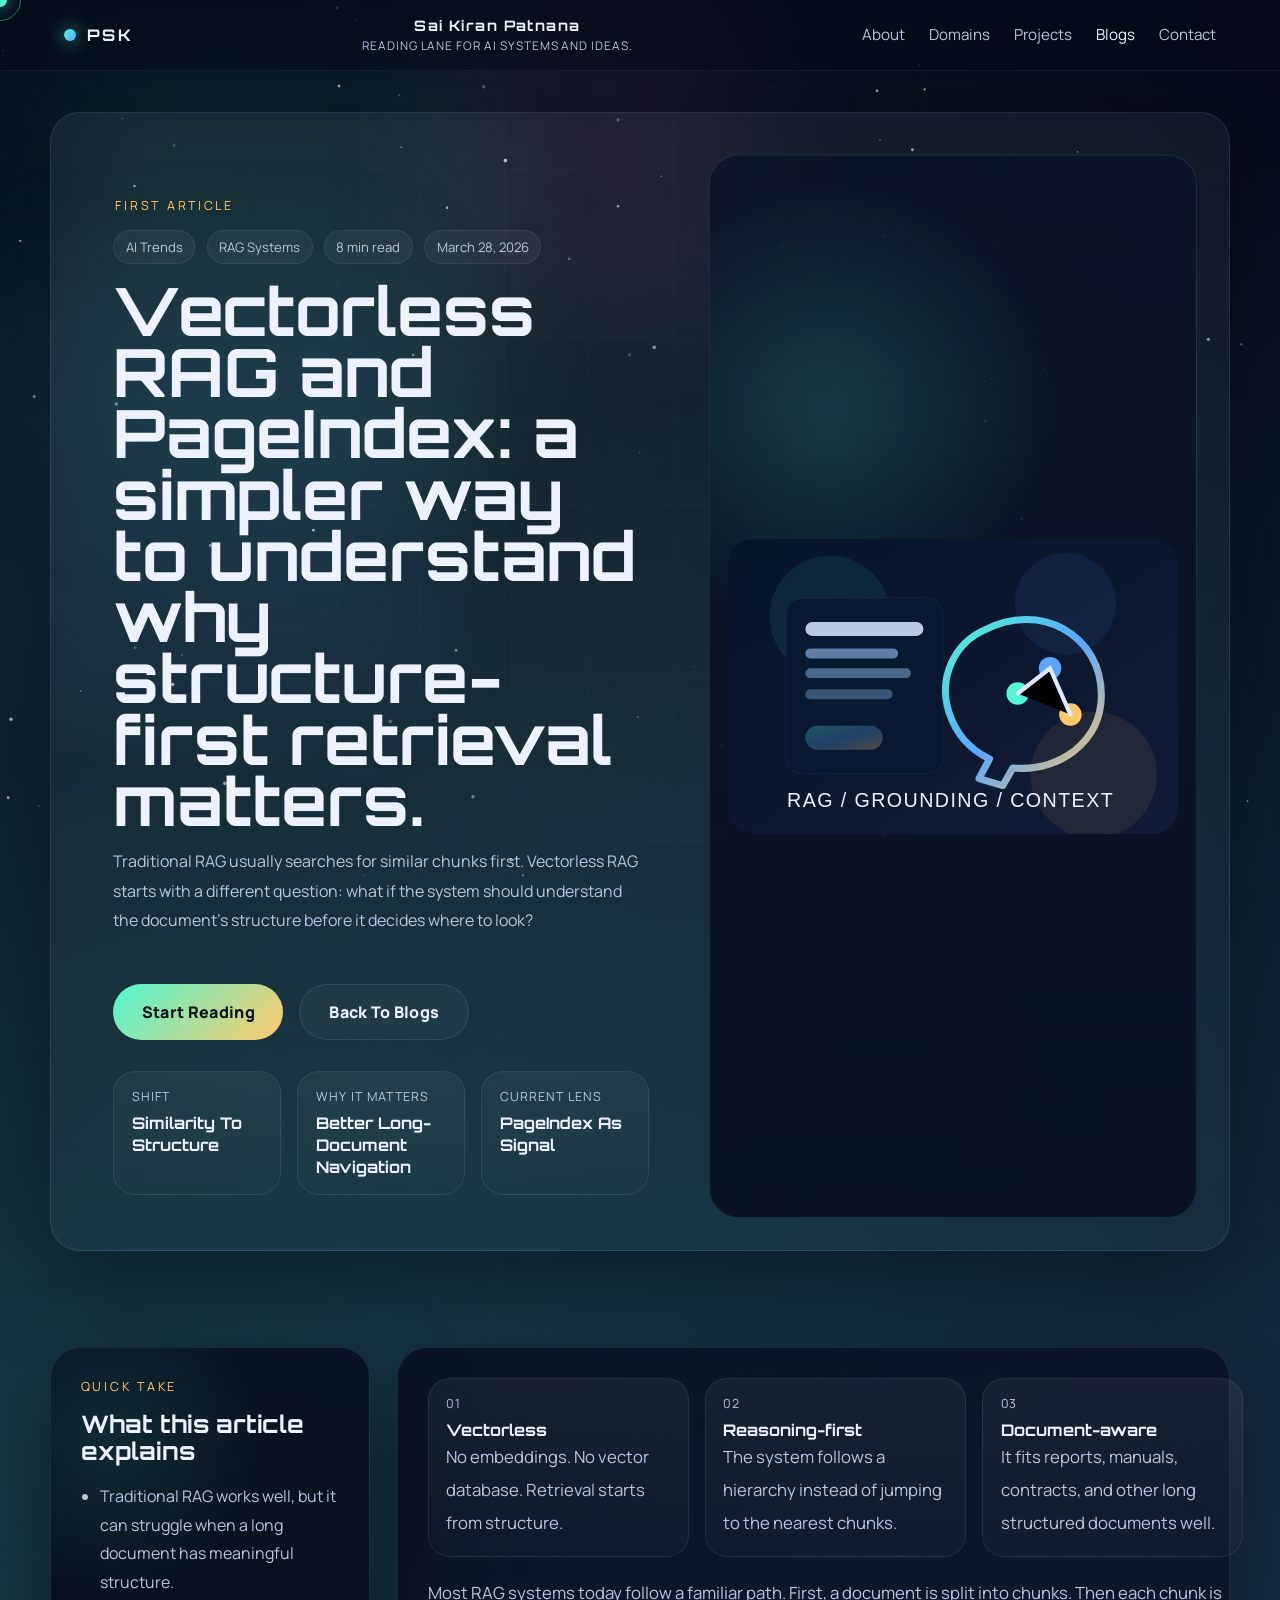
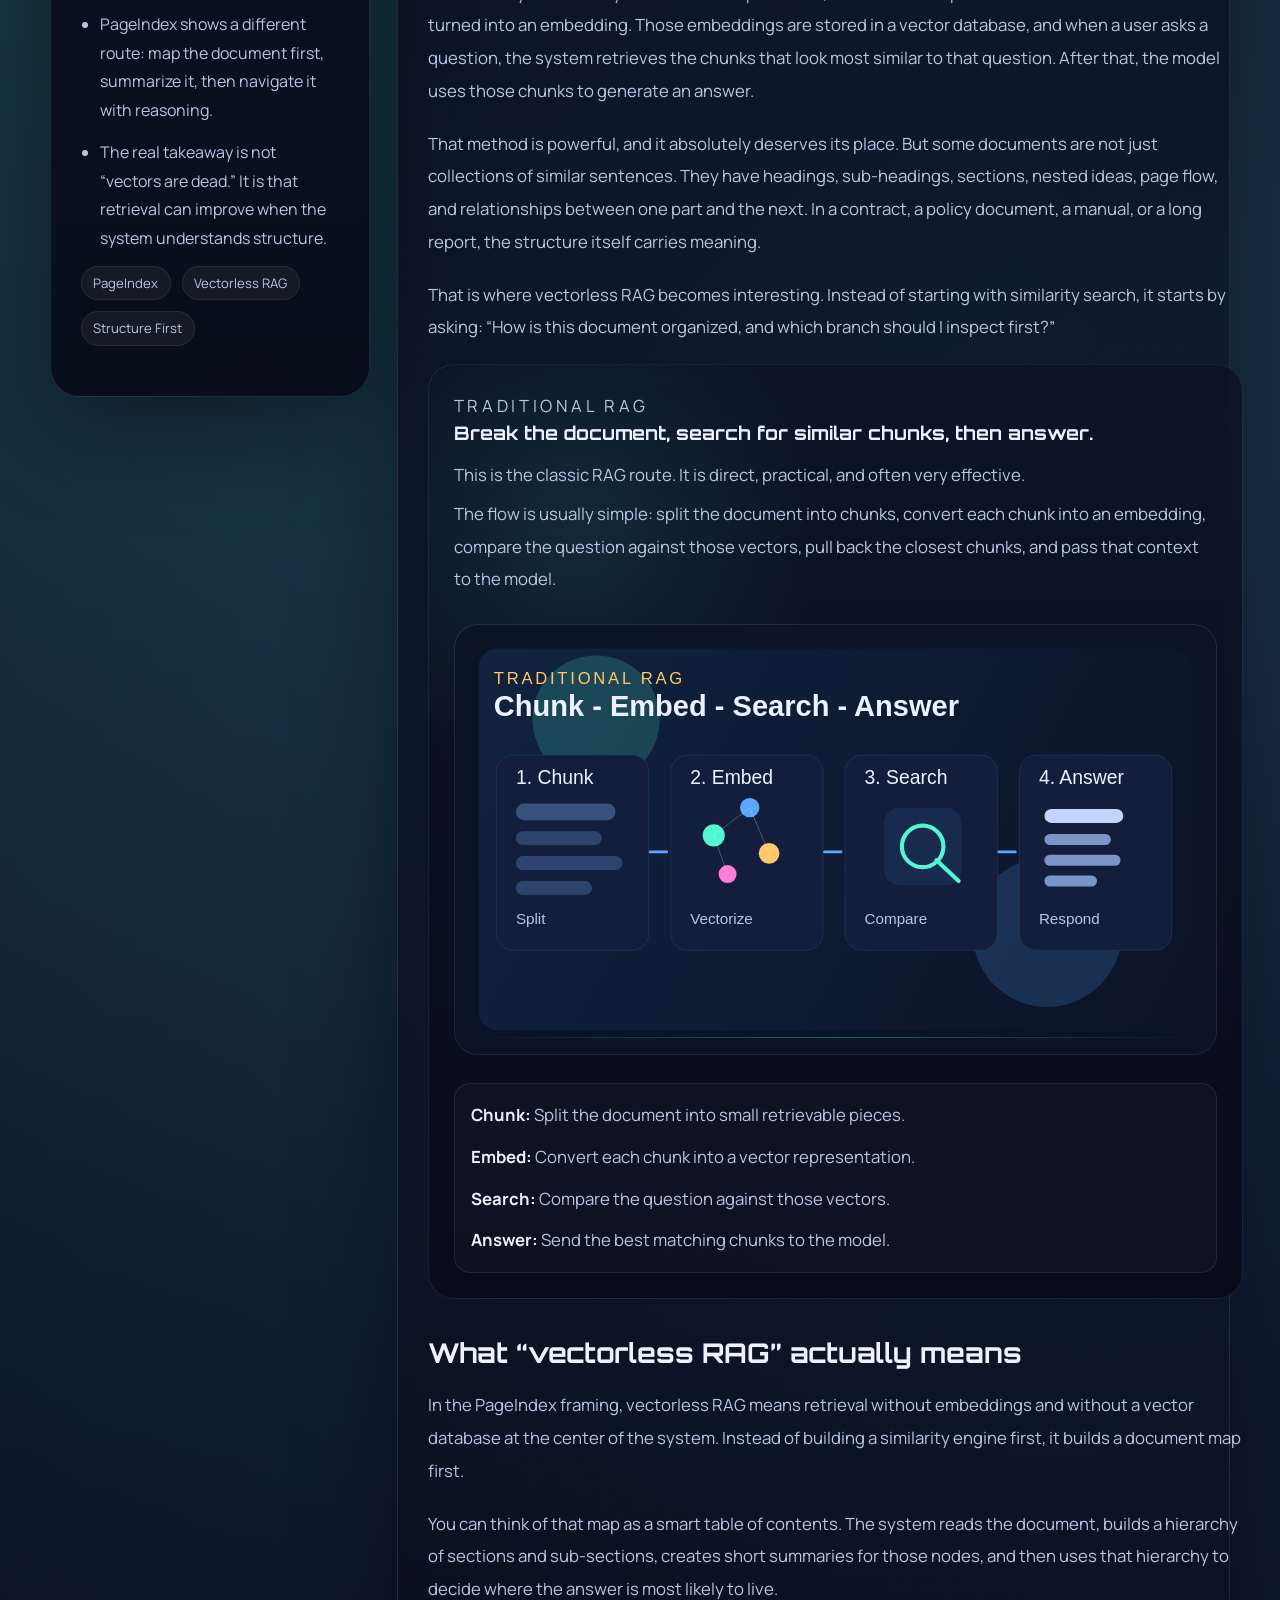
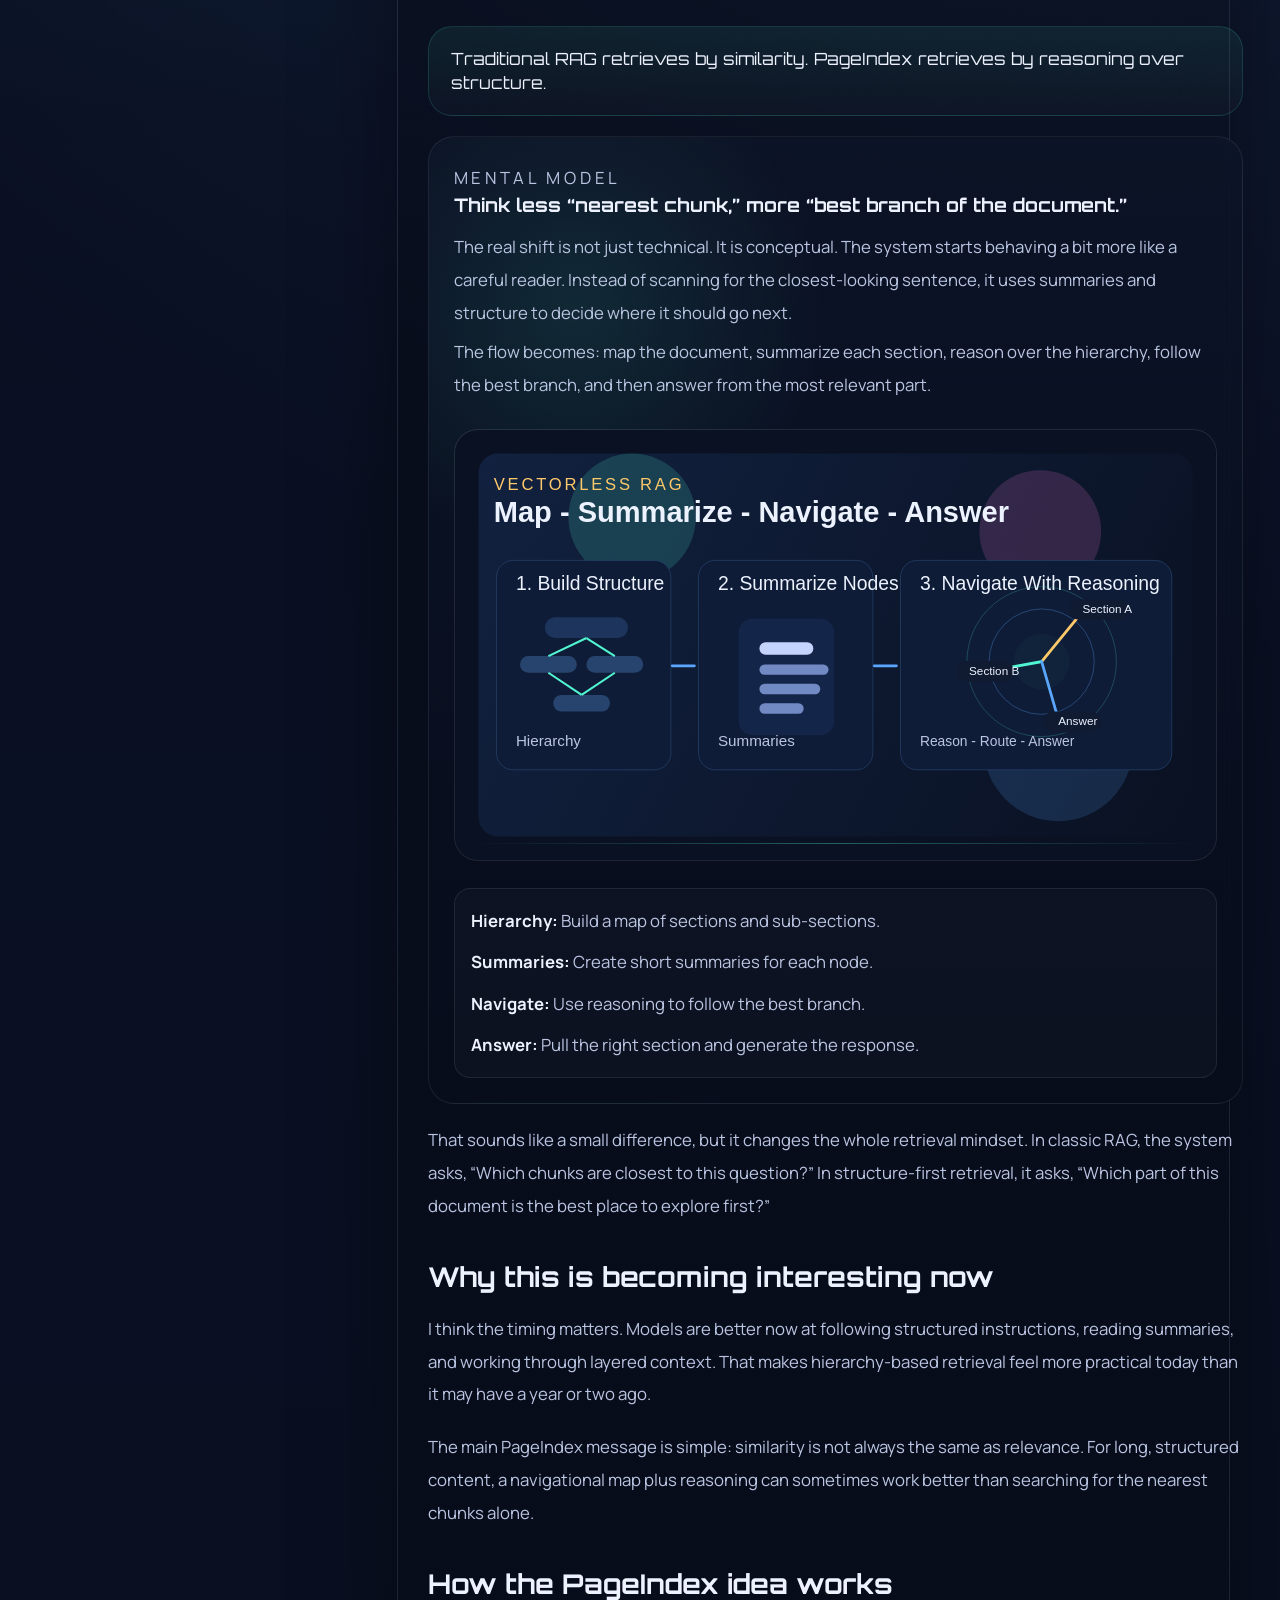
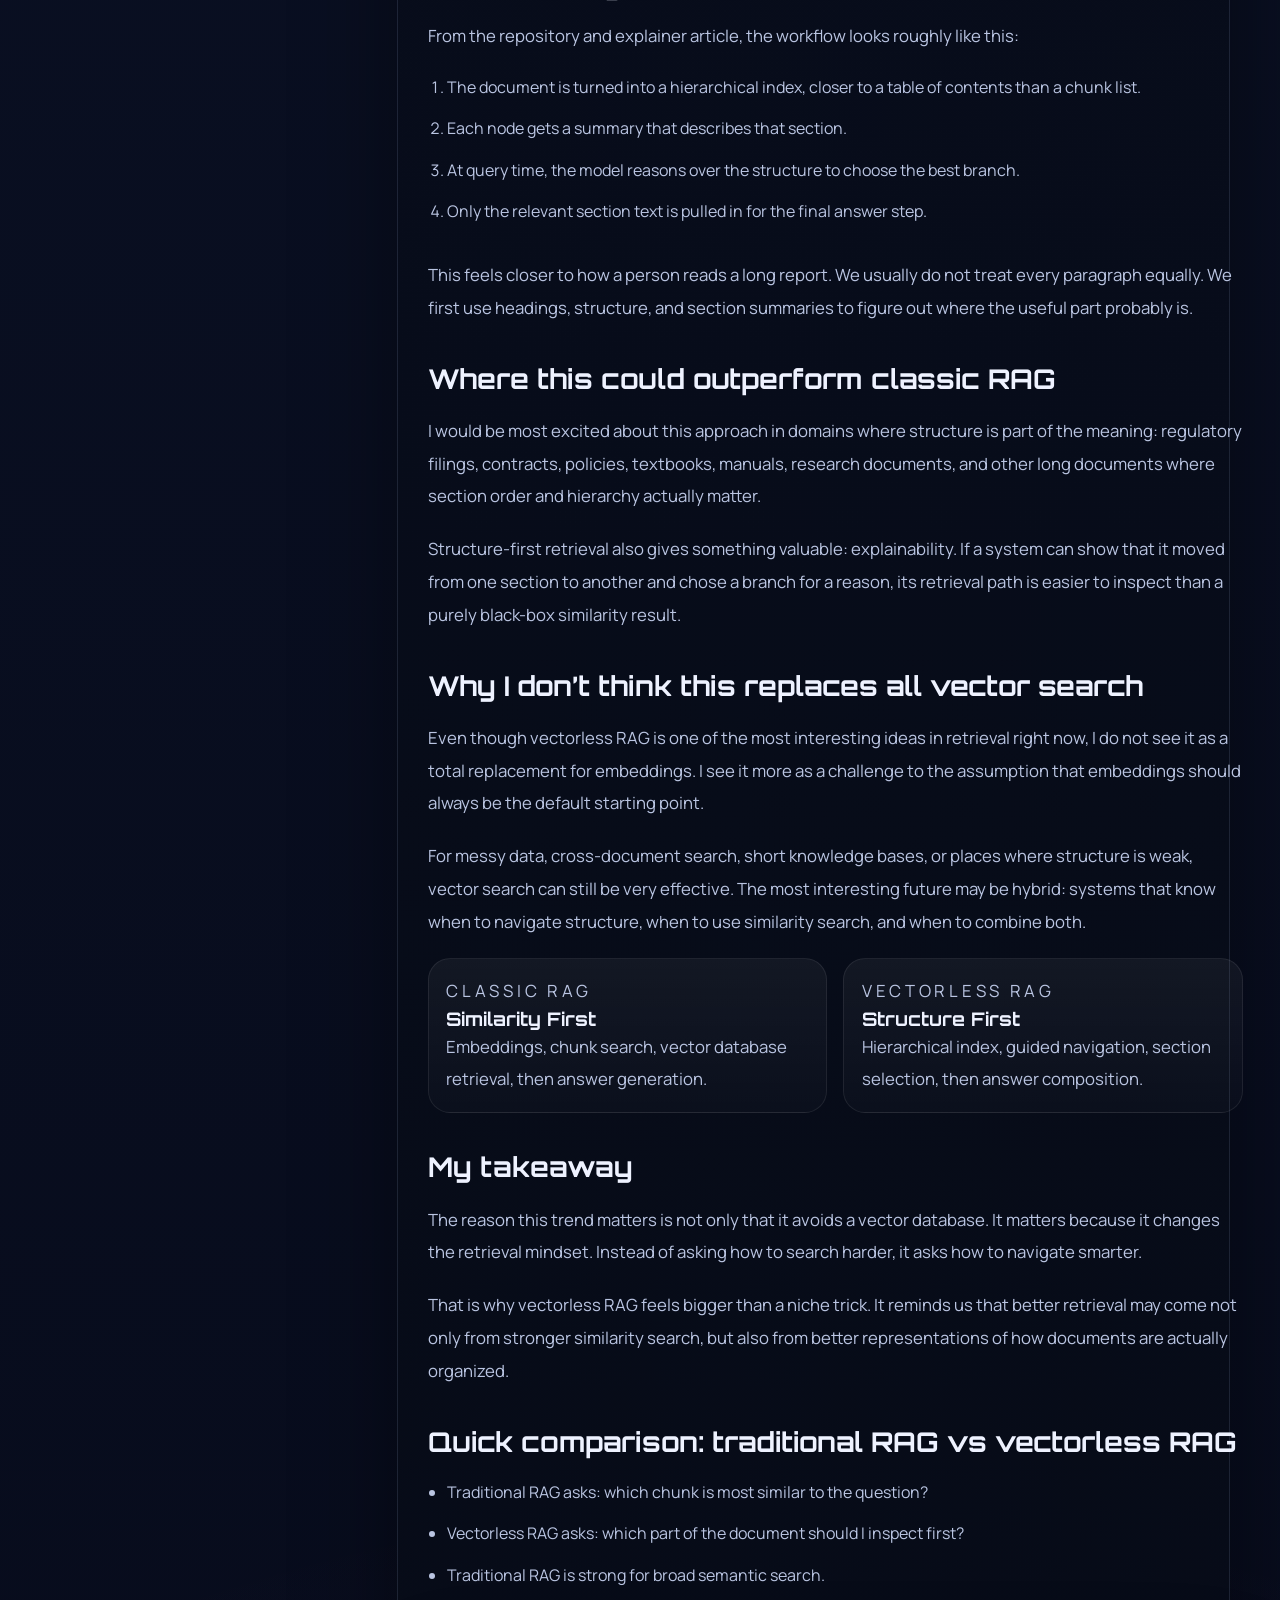
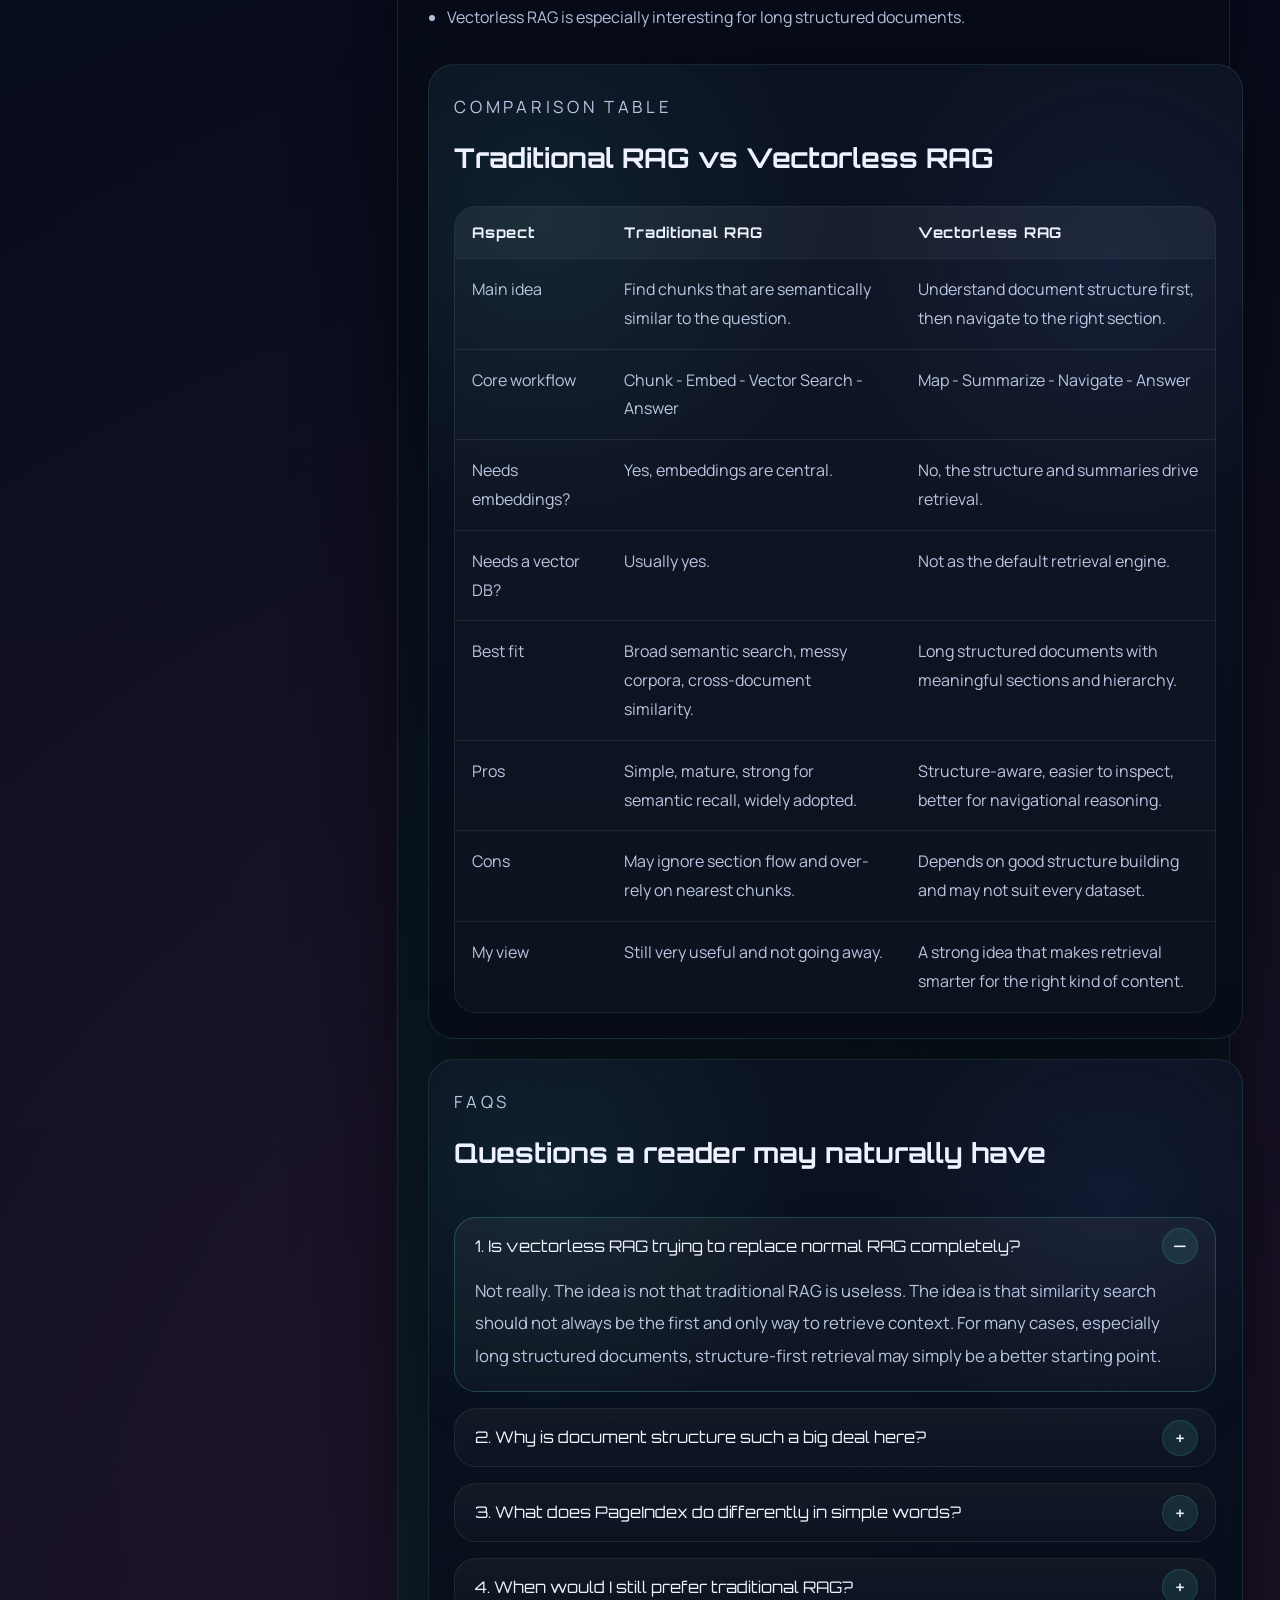
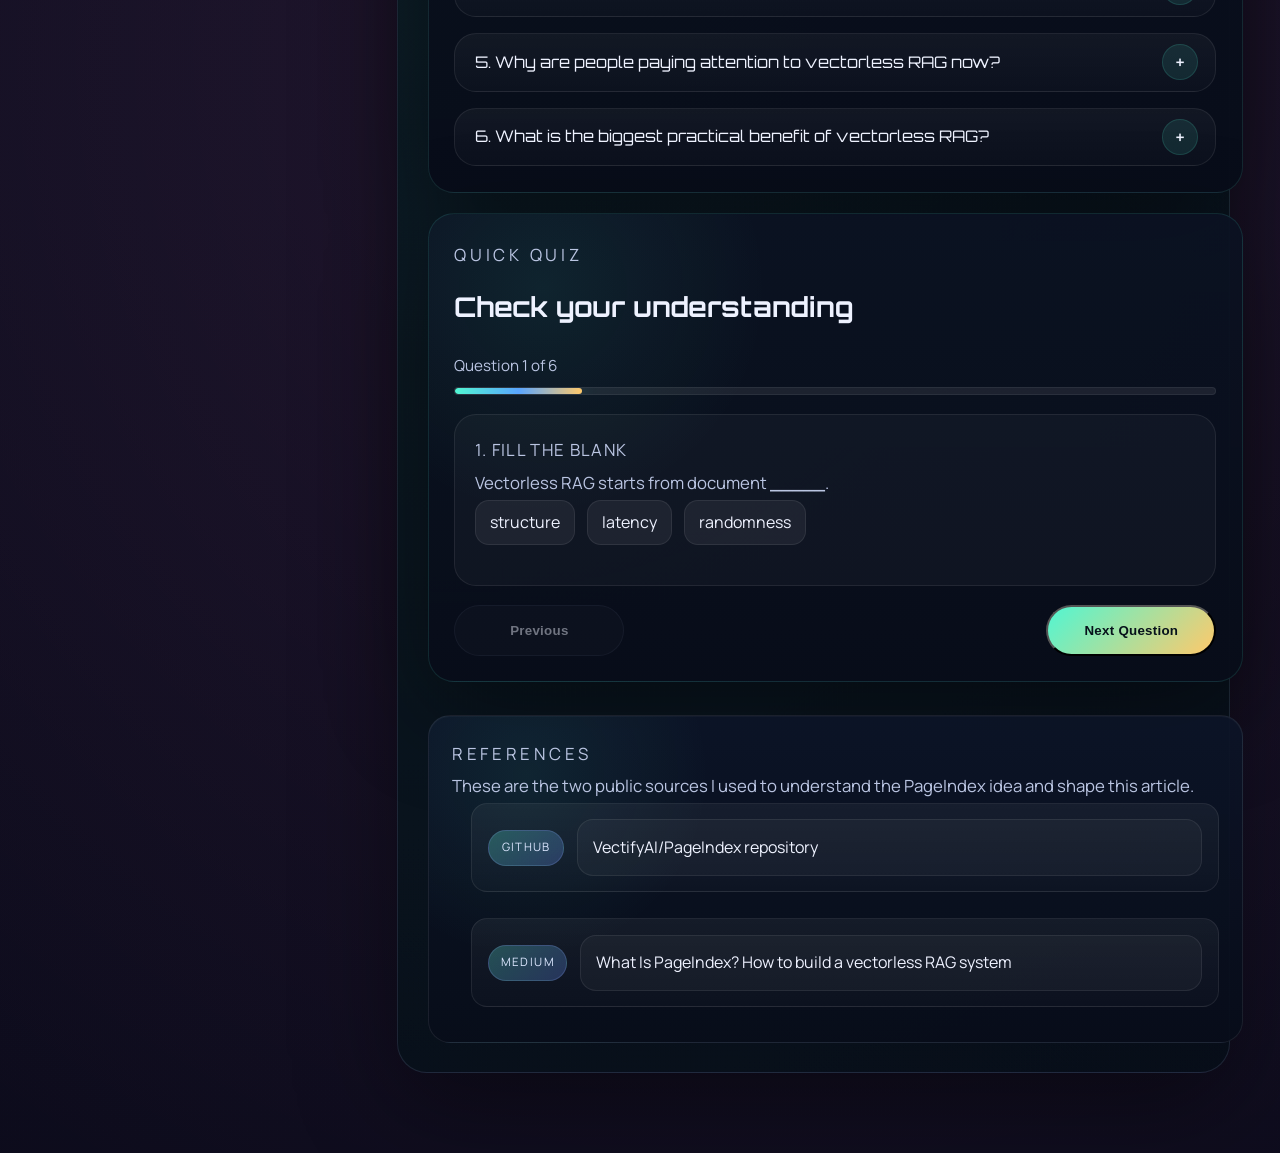
==== commit 5307f0a9: "Refine first blog and portfolio content" ====
--- a/portfolio/blog-vectorless-rag.html
+++ b/portfolio/blog-vectorless-rag.html
@@ -8,14 +8,14 @@
       name="description"
       content="A first AI blog by Sai Kiran Patnana on vectorless RAG, PageIndex, and why structure-first retrieval is becoming a serious idea in modern RAG systems."
     />
-    <link rel="icon" type="image/svg+xml" href="./favicon.svg?v=24" />
+    <link rel="icon" type="image/svg+xml" href="./favicon.svg?v=26" />
     <link rel="preconnect" href="https://fonts.googleapis.com" />
     <link rel="preconnect" href="https://fonts.gstatic.com" crossorigin />
     <link
       href="https://fonts.googleapis.com/css2?family=Manrope:wght@400;500;700;800&family=Orbitron:wght@600;700;800&display=swap"
       rel="stylesheet"
     />
-    <link rel="stylesheet" href="./styles.css?v=24" />
+    <link rel="stylesheet" href="./styles.css?v=26" />
   </head>
   <body class="blog-page article-page">
     <div class="loader" id="loader" aria-hidden="true">
@@ -71,11 +71,12 @@
             <span>March 28, 2026</span>
           </div>
           <h1>
-            Vectorless RAG might be one of the most important new ideas in retrieval.
+            Vectorless RAG and PageIndex: a simpler way to understand why structure-first retrieval matters.
           </h1>
           <p class="lead">
-            Traditional RAG looks for similar chunks. Vectorless RAG starts with a different idea:
-            first understand the document structure, then decide where to look.
+            Traditional RAG usually searches for similar chunks first. Vectorless RAG starts with
+            a different question: what if the system should understand the document’s structure
+            before it decides where to look?
           </p>
           <div class="hero-actions">
             <a class="button primary interactive" href="#article-body">Start Reading</a>
@@ -105,11 +106,11 @@
       <section class="article-layout section" id="article-body">
         <aside class="article-sidebar panel reveal">
           <p class="eyebrow">Quick Take</p>
-          <h2>What this article argues</h2>
+          <h2>What this article explains</h2>
           <ul class="article-points">
-            <li>Vectorless RAG is gaining attention because similarity search is often not enough for long, structured documents.</li>
-            <li>PageIndex is one of the clearest examples of this trend: it builds a hierarchy first, then retrieves through reasoning.</li>
-            <li>This does not kill vector search. It reframes where vector search helps and where structure-first retrieval may be stronger.</li>
+            <li>Traditional RAG works well, but it can struggle when a long document has meaningful structure.</li>
+            <li>PageIndex shows a different route: map the document first, summarize it, then navigate it with reasoning.</li>
+            <li>The real takeaway is not “vectors are dead.” It is that retrieval can improve when the system understands structure.</li>
           </ul>
           <div class="article-tags">
             <span>PageIndex</span>
@@ -139,15 +140,22 @@
             </div>
 
             <p>
-              Most RAG systems today follow the same basic pattern. They split a document into chunks,
-              create embeddings for those chunks, store them in a vector database, and retrieve the nearest
-              matches when a user asks a question. This works very well in many real systems.
-            </p>
-
-            <p>
-              But long documents are not just piles of similar sentences. They have sections, headings,
-              nested ideas, and a flow. In policy files, contracts, financial reports, or technical manuals,
-              the structure itself carries meaning. That is where vectorless RAG becomes interesting.
+              Most RAG systems today follow a familiar path. First, a document is split into chunks.
+              Then each chunk is turned into an embedding. Those embeddings are stored in a vector
+              database, and when a user asks a question, the system retrieves the chunks that look
+              most similar to that question. After that, the model uses those chunks to generate an answer.
+            </p>
+
+            <p>
+              That method is powerful, and it absolutely deserves its place. But some documents are not
+              just collections of similar sentences. They have headings, sub-headings, sections,
+              nested ideas, page flow, and relationships between one part and the next. In a contract,
+              a policy document, a manual, or a long report, the structure itself carries meaning.
+            </p>
+
+            <p>
+              That is where vectorless RAG becomes interesting. Instead of starting with similarity search,
+              it starts by asking: “How is this document organized, and which branch should I inspect first?”
             </p>
 
             <div class="article-inline-visual article-inline-split">
@@ -155,12 +163,12 @@
                 <p class="eyebrow">Traditional RAG</p>
                 <h3>Break the document, search for similar chunks, then answer.</h3>
                 <p>
-                  This is the familiar route: embeddings, vector search, and the most similar text pieces
-                  coming back first.
+                  This is the classic RAG route. It is direct, practical, and often very effective.
                 </p>
                 <p>
-                  The flow is usually: split the document, embed every chunk, compare the question against those vectors,
-                  pull the closest matches, and give that context to the model.
+                  The flow is usually simple: split the document into chunks, convert each chunk into
+                  an embedding, compare the question against those vectors, pull back the closest
+                  chunks, and pass that context to the model.
                 </p>
               </div>
               <div class="article-inline-image-wrap">
@@ -176,10 +184,15 @@
 
             <h2>What “vectorless RAG” actually means</h2>
             <p>
-              In the PageIndex framing, vectorless RAG means retrieval without embeddings, without a vector
-              database, and without arbitrary chunking. Instead of building a similarity engine, the system
-              first builds a document map. You can think of it like a smart table of contents with summaries
-              at different levels.
+              In the PageIndex framing, vectorless RAG means retrieval without embeddings and without a
+              vector database at the center of the system. Instead of building a similarity engine first,
+              it builds a document map first.
+            </p>
+
+            <p>
+              You can think of that map as a smart table of contents. The system reads the document,
+              builds a hierarchy of sections and sub-sections, creates short summaries for those nodes,
+              and then uses that hierarchy to decide where the answer is most likely to live.
             </p>
 
             <div class="article-quote">
@@ -191,11 +204,12 @@
                 <p class="eyebrow">Mental Model</p>
                 <h3>Think less “nearest chunk,” more “best branch of the document.”</h3>
                 <p>
-                  The real change is not only technical. It is conceptual. The system starts behaving more
-                  like a careful reader using section summaries and document structure to decide where to go next.
+                  The real shift is not just technical. It is conceptual. The system starts behaving a bit
+                  more like a careful reader. Instead of scanning for the closest-looking sentence, it uses
+                  summaries and structure to decide where it should go next.
                 </p>
                 <p>
-                  The flow becomes: map the document, summarize each section, reason over that structure,
+                  The flow becomes: map the document, summarize each section, reason over the hierarchy,
                   follow the best branch, and then answer from the most relevant part.
                 </p>
               </div>
@@ -211,27 +225,27 @@
             </div>
 
             <p>
-              That sounds like a small difference, but it changes the whole retrieval process. In classic RAG,
-              the system asks: “Which chunks are closest to this question?” In structure-first retrieval, it asks:
-              “Which part of this document is the best place to search first?”
+              That sounds like a small difference, but it changes the whole retrieval mindset. In classic RAG,
+              the system asks, “Which chunks are closest to this question?” In structure-first retrieval, it asks,
+              “Which part of this document is the best place to explore first?”
             </p>
 
             <h2>Why this is becoming interesting now</h2>
             <p>
-              I think the timing matters. Models are much better now at following structured instructions,
-              reading summaries, and navigating layered context. That makes hierarchy-based retrieval more practical
-              today than it would have felt earlier.
-            </p>
-
-            <p>
-              The PageIndex repository describes the system as a vectorless, reasoning-based RAG framework,
-              and its main message is simple: similarity is not always the same as relevance. For long,
-              structured content, a navigational map plus reasoning may sometimes work better than chunk similarity alone.
+              I think the timing matters. Models are better now at following structured instructions,
+              reading summaries, and working through layered context. That makes hierarchy-based retrieval
+              feel more practical today than it may have a year or two ago.
+            </p>
+
+            <p>
+              The main PageIndex message is simple: similarity is not always the same as relevance.
+              For long, structured content, a navigational map plus reasoning can sometimes work better
+              than searching for the nearest chunks alone.
             </p>
 
             <h2>How the PageIndex idea works</h2>
             <p>
-              From the public repository and explainer article, the workflow looks like this:
+              From the repository and explainer article, the workflow looks roughly like this:
             </p>
 
             <ol class="article-steps">
@@ -242,27 +256,29 @@
             </ol>
 
             <p>
-              This feels closer to how a person reads a long report. We do not treat every paragraph equally.
-              We first use headings, structure, and summaries to decide where the useful part probably is.
+              This feels closer to how a person reads a long report. We usually do not treat every
+              paragraph equally. We first use headings, structure, and section summaries to figure out
+              where the useful part probably is.
             </p>
 
             <h2>Where this could outperform classic RAG</h2>
             <p>
               I would be most excited about this approach in domains where structure is part of the meaning:
-              regulatory filings, contracts, policies, textbooks, and operational manuals. In these settings,
-              headings matter, section order matters, and page-level context matters.
-            </p>
-
-            <p>
-              Structure-first retrieval also gives something valuable: explainability. If a system can say
-              “I moved from this node to this section and then used these pages,” its retrieval path is easier
-              to inspect than a black-box similarity result.
+              regulatory filings, contracts, policies, textbooks, manuals, research documents, and other
+              long documents where section order and hierarchy actually matter.
+            </p>
+
+            <p>
+              Structure-first retrieval also gives something valuable: explainability. If a system can show
+              that it moved from one section to another and chose a branch for a reason, its retrieval path
+              is easier to inspect than a purely black-box similarity result.
             </p>
 
             <h2>Why I don’t think this replaces all vector search</h2>
             <p>
-              Even if vectorless RAG is one of the freshest ideas in retrieval right now, I do not see it as a total
-              replacement for embeddings. I see it as a challenge to the idea that embeddings must always be the default starting point.
+              Even though vectorless RAG is one of the most interesting ideas in retrieval right now, I do not
+              see it as a total replacement for embeddings. I see it more as a challenge to the assumption
+              that embeddings should always be the default starting point.
             </p>
 
             <p>
@@ -286,14 +302,14 @@
 
             <h2>My takeaway</h2>
             <p>
-              The reason this trend matters is not only that it avoids a vector database. It matters because it changes
-              the retrieval mindset. Instead of asking how to search harder, it asks how to navigate smarter.
-            </p>
-
-            <p>
-              That makes vectorless RAG feel like more than a niche optimization. It feels like a reminder that better
-              retrieval may come not only from better math, but from better representations of how documents are actually
-              organized.
+              The reason this trend matters is not only that it avoids a vector database. It matters because
+              it changes the retrieval mindset. Instead of asking how to search harder, it asks how to navigate smarter.
+            </p>
+
+            <p>
+              That is why vectorless RAG feels bigger than a niche trick. It reminds us that better retrieval
+              may come not only from stronger similarity search, but also from better representations of how
+              documents are actually organized.
             </p>
 
             <h2>Quick comparison: traditional RAG vs vectorless RAG</h2>
@@ -303,6 +319,140 @@
               <li>Traditional RAG is strong for broad semantic search.</li>
               <li>Vectorless RAG is especially interesting for long structured documents.</li>
             </ul>
+
+            <div class="article-comparison panel">
+              <div class="section-heading">
+                <p class="eyebrow">Comparison Table</p>
+                <h2>Traditional RAG vs Vectorless RAG</h2>
+              </div>
+              <div class="article-table-wrap">
+                <table class="article-table">
+                  <thead>
+                    <tr>
+                      <th>Aspect</th>
+                      <th>Traditional RAG</th>
+                      <th>Vectorless RAG</th>
+                    </tr>
+                  </thead>
+                  <tbody>
+                    <tr>
+                      <td>Main idea</td>
+                      <td>Find chunks that are semantically similar to the question.</td>
+                      <td>Understand document structure first, then navigate to the right section.</td>
+                    </tr>
+                    <tr>
+                      <td>Core workflow</td>
+                      <td>Chunk - Embed - Vector Search - Answer</td>
+                      <td>Map - Summarize - Navigate - Answer</td>
+                    </tr>
+                    <tr>
+                      <td>Needs embeddings?</td>
+                      <td>Yes, embeddings are central.</td>
+                      <td>No, the structure and summaries drive retrieval.</td>
+                    </tr>
+                    <tr>
+                      <td>Needs a vector DB?</td>
+                      <td>Usually yes.</td>
+                      <td>Not as the default retrieval engine.</td>
+                    </tr>
+                    <tr>
+                      <td>Best fit</td>
+                      <td>Broad semantic search, messy corpora, cross-document similarity.</td>
+                      <td>Long structured documents with meaningful sections and hierarchy.</td>
+                    </tr>
+                    <tr>
+                      <td>Pros</td>
+                      <td>Simple, mature, strong for semantic recall, widely adopted.</td>
+                      <td>Structure-aware, easier to inspect, better for navigational reasoning.</td>
+                    </tr>
+                    <tr>
+                      <td>Cons</td>
+                      <td>May ignore section flow and over-rely on nearest chunks.</td>
+                      <td>Depends on good structure building and may not suit every dataset.</td>
+                    </tr>
+                    <tr>
+                      <td>My view</td>
+                      <td>Still very useful and not going away.</td>
+                      <td>A strong idea that makes retrieval smarter for the right kind of content.</td>
+                    </tr>
+                  </tbody>
+                </table>
+              </div>
+            </div>
+
+            <div class="article-faq panel">
+              <div class="section-heading">
+                <p class="eyebrow">FAQs</p>
+                <h2>Questions a reader may naturally have</h2>
+              </div>
+
+              <details class="faq-item" open>
+                <summary>1. Is vectorless RAG trying to replace normal RAG completely?</summary>
+                <div class="faq-answer">
+                  <p>
+                    Not really. The idea is not that traditional RAG is useless. The idea is that
+                    similarity search should not always be the first and only way to retrieve context.
+                    For many cases, especially long structured documents, structure-first retrieval may
+                    simply be a better starting point.
+                  </p>
+                </div>
+              </details>
+
+              <details class="faq-item">
+                <summary>2. Why is document structure such a big deal here?</summary>
+                <div class="faq-answer">
+                  <p>
+                    Because in many documents, meaning is spread across sections, headings, sub-sections,
+                    and page flow. A policy document, a contract, or a manual is not just random text.
+                    The way it is organized already gives clues about where the useful answer probably lives.
+                  </p>
+                </div>
+              </details>
+
+              <details class="faq-item">
+                <summary>3. What does PageIndex do differently in simple words?</summary>
+                <div class="faq-answer">
+                  <p>
+                    It first builds a structured map of the document, then creates summaries for nodes in
+                    that map, and finally uses reasoning to decide which branch to follow. So instead of
+                    directly searching for the nearest chunk, it tries to navigate the document more like a reader.
+                  </p>
+                </div>
+              </details>
+
+              <details class="faq-item">
+                <summary>4. When would I still prefer traditional RAG?</summary>
+                <div class="faq-answer">
+                  <p>
+                    Traditional RAG still makes a lot of sense when you have broad semantic search needs,
+                    messy or weakly structured data, cross-document retrieval, or a setup where vector search
+                    is already working well. It remains one of the strongest baseline approaches.
+                  </p>
+                </div>
+              </details>
+
+              <details class="faq-item">
+                <summary>5. Why are people paying attention to vectorless RAG now?</summary>
+                <div class="faq-answer">
+                  <p>
+                    Better models make it easier to work with summaries, structured context, and guided navigation.
+                    That means structure-first retrieval is not just an idea anymore. It is becoming much more practical
+                    to test and use in real systems.
+                  </p>
+                </div>
+              </details>
+
+              <details class="faq-item">
+                <summary>6. What is the biggest practical benefit of vectorless RAG?</summary>
+                <div class="faq-answer">
+                  <p>
+                    For me, the biggest benefit is that it can be more explainable. If the system can show
+                    which branch it followed and why, the retrieval path becomes easier to inspect, debug,
+                    and trust.
+                  </p>
+                </div>
+              </details>
+            </div>
 
             <div class="article-quiz panel">
               <div class="section-heading">
@@ -428,11 +578,17 @@
             <div class="article-source-box" id="references">
               <p class="eyebrow">References</p>
               <p class="article-reference-note">
-                These two public sources shaped the article’s explanation of PageIndex and vectorless RAG.
+                These are the two public sources I used to understand the PageIndex idea and shape this article.
               </p>
               <ul class="article-sources">
-                <li><a class="interactive" href="https://github.com/VectifyAI/PageIndex" target="_blank" rel="noreferrer">VectifyAI/PageIndex on GitHub</a></li>
-                <li><a class="interactive" href="https://medium.com/@visrow/what-is-pageindex-how-to-build-a-vectorless-rag-system-no-embeddings-no-vector-db-dc097fae3071" target="_blank" rel="noreferrer">What Is PageIndex? on Medium</a></li>
+                <li>
+                  <span class="source-badge">GitHub</span>
+                  <a class="interactive" href="https://github.com/VectifyAI/PageIndex" target="_blank" rel="noreferrer">VectifyAI/PageIndex repository</a>
+                </li>
+                <li>
+                  <span class="source-badge">Medium</span>
+                  <a class="interactive" href="https://medium.com/@visrow/what-is-pageindex-how-to-build-a-vectorless-rag-system-no-embeddings-no-vector-db-dc097fae3071" target="_blank" rel="noreferrer">What Is PageIndex? How to build a vectorless RAG system</a>
+                </li>
               </ul>
             </div>
           </div>
@@ -440,6 +596,6 @@
       </section>
     </main>
 
-    <script src="./script.js?v=24"></script>
+    <script src="./script.js?v=26"></script>
   </body>
 </html>
--- a/portfolio/styles.css
+++ b/portfolio/styles.css
@@ -2460,6 +2460,9 @@
   border: 1px solid rgba(255, 255, 255, 0.08);
   background: linear-gradient(180deg, rgba(255, 255, 255, 0.05), rgba(255, 255, 255, 0.02));
   list-style-position: inside;
+  display: flex;
+  align-items: center;
+  gap: 0.8rem;
 }
 
 .article-signal-strip {
@@ -2591,6 +2594,127 @@
 
 .article-inline-image-wide {
   border-radius: calc(var(--radius-md) + 2px);
+}
+
+.article-comparison,
+.article-faq {
+  padding: 1.6rem;
+  border-radius: calc(var(--radius-lg) - 4px);
+  border: 1px solid rgba(110, 232, 211, 0.12);
+  background:
+    radial-gradient(circle at 14% 16%, rgba(81, 246, 210, 0.07), transparent 28%),
+    radial-gradient(circle at 84% 20%, rgba(108, 144, 255, 0.08), transparent 26%),
+    linear-gradient(180deg, rgba(11, 18, 34, 0.95), rgba(8, 13, 25, 0.97));
+}
+
+.article-table-wrap {
+  margin-top: 1.15rem;
+  overflow-x: auto;
+  border-radius: 22px;
+  border: 1px solid rgba(255, 255, 255, 0.08);
+  background: rgba(255, 255, 255, 0.025);
+}
+
+.article-table {
+  width: 100%;
+  border-collapse: collapse;
+  min-width: 760px;
+}
+
+.article-table th,
+.article-table td {
+  padding: 1rem 1.05rem;
+  text-align: left;
+  vertical-align: top;
+  border-bottom: 1px solid rgba(255, 255, 255, 0.08);
+}
+
+.article-table th {
+  font-family: "Orbitron", sans-serif;
+  font-size: 0.92rem;
+  letter-spacing: 0.05em;
+  color: var(--text);
+  background: rgba(255, 255, 255, 0.04);
+}
+
+.article-table td {
+  color: var(--muted);
+  line-height: 1.8;
+}
+
+.article-table tbody tr:last-child td {
+  border-bottom: none;
+}
+
+.article-table tbody tr:hover td {
+  background: rgba(81, 246, 210, 0.035);
+}
+
+.article-faq {
+  display: grid;
+  gap: 1rem;
+}
+
+.faq-item {
+  border-radius: 22px;
+  border: 1px solid rgba(255, 255, 255, 0.08);
+  background:
+    linear-gradient(180deg, rgba(255, 255, 255, 0.045), rgba(255, 255, 255, 0.02));
+  overflow: hidden;
+  transition: border-color 0.22s ease, transform 0.22s ease, box-shadow 0.22s ease;
+}
+
+.faq-item[open] {
+  border-color: rgba(81, 246, 210, 0.22);
+  box-shadow: 0 18px 40px rgba(8, 16, 36, 0.18);
+}
+
+.faq-item:hover {
+  transform: translateY(-2px);
+}
+
+.faq-item summary {
+  list-style: none;
+  cursor: pointer;
+  padding: 1.05rem 1.2rem;
+  color: var(--text);
+  font-family: "Orbitron", sans-serif;
+  line-height: 1.45;
+  position: relative;
+}
+
+.faq-item summary::-webkit-details-marker {
+  display: none;
+}
+
+.faq-item summary::after {
+  content: "+";
+  position: absolute;
+  right: 1.1rem;
+  top: 50%;
+  transform: translateY(-50%);
+  width: 34px;
+  height: 34px;
+  display: inline-flex;
+  align-items: center;
+  justify-content: center;
+  border-radius: 50%;
+  color: var(--text);
+  background: rgba(81, 246, 210, 0.1);
+  border: 1px solid rgba(81, 246, 210, 0.14);
+  font-size: 1.2rem;
+}
+
+.faq-item[open] summary::after {
+  content: "–";
+}
+
+.faq-answer {
+  padding: 0 1.2rem 1.15rem;
+}
+
+.faq-answer p {
+  margin: 0;
 }
 
 .article-quiz {
@@ -2817,6 +2941,7 @@
   border: 1px solid rgba(255, 255, 255, 0.08);
   background: rgba(255, 255, 255, 0.035);
   transition: transform 0.22s ease, border-color 0.22s ease, background 0.22s ease;
+  flex: 1;
 }
 
 .article-sources a:hover {
@@ -2834,6 +2959,22 @@
     radial-gradient(circle at 12% 18%, rgba(81, 246, 210, 0.08), transparent 24%),
     linear-gradient(180deg, rgba(12, 20, 39, 0.92), rgba(8, 13, 26, 0.94));
   box-shadow: inset 0 1px 0 rgba(255, 255, 255, 0.03);
+}
+
+.source-badge {
+  display: inline-flex;
+  align-items: center;
+  justify-content: center;
+  min-width: 76px;
+  padding: 0.42rem 0.72rem;
+  border-radius: 999px;
+  font-size: 0.72rem;
+  letter-spacing: 0.12em;
+  text-transform: uppercase;
+  color: #dce7ff;
+  background: linear-gradient(135deg, rgba(87, 232, 205, 0.28), rgba(108, 144, 255, 0.26));
+  border: 1px solid rgba(144, 175, 255, 0.2);
+  flex-shrink: 0;
 }
 
 @media (max-width: 1080px) {
